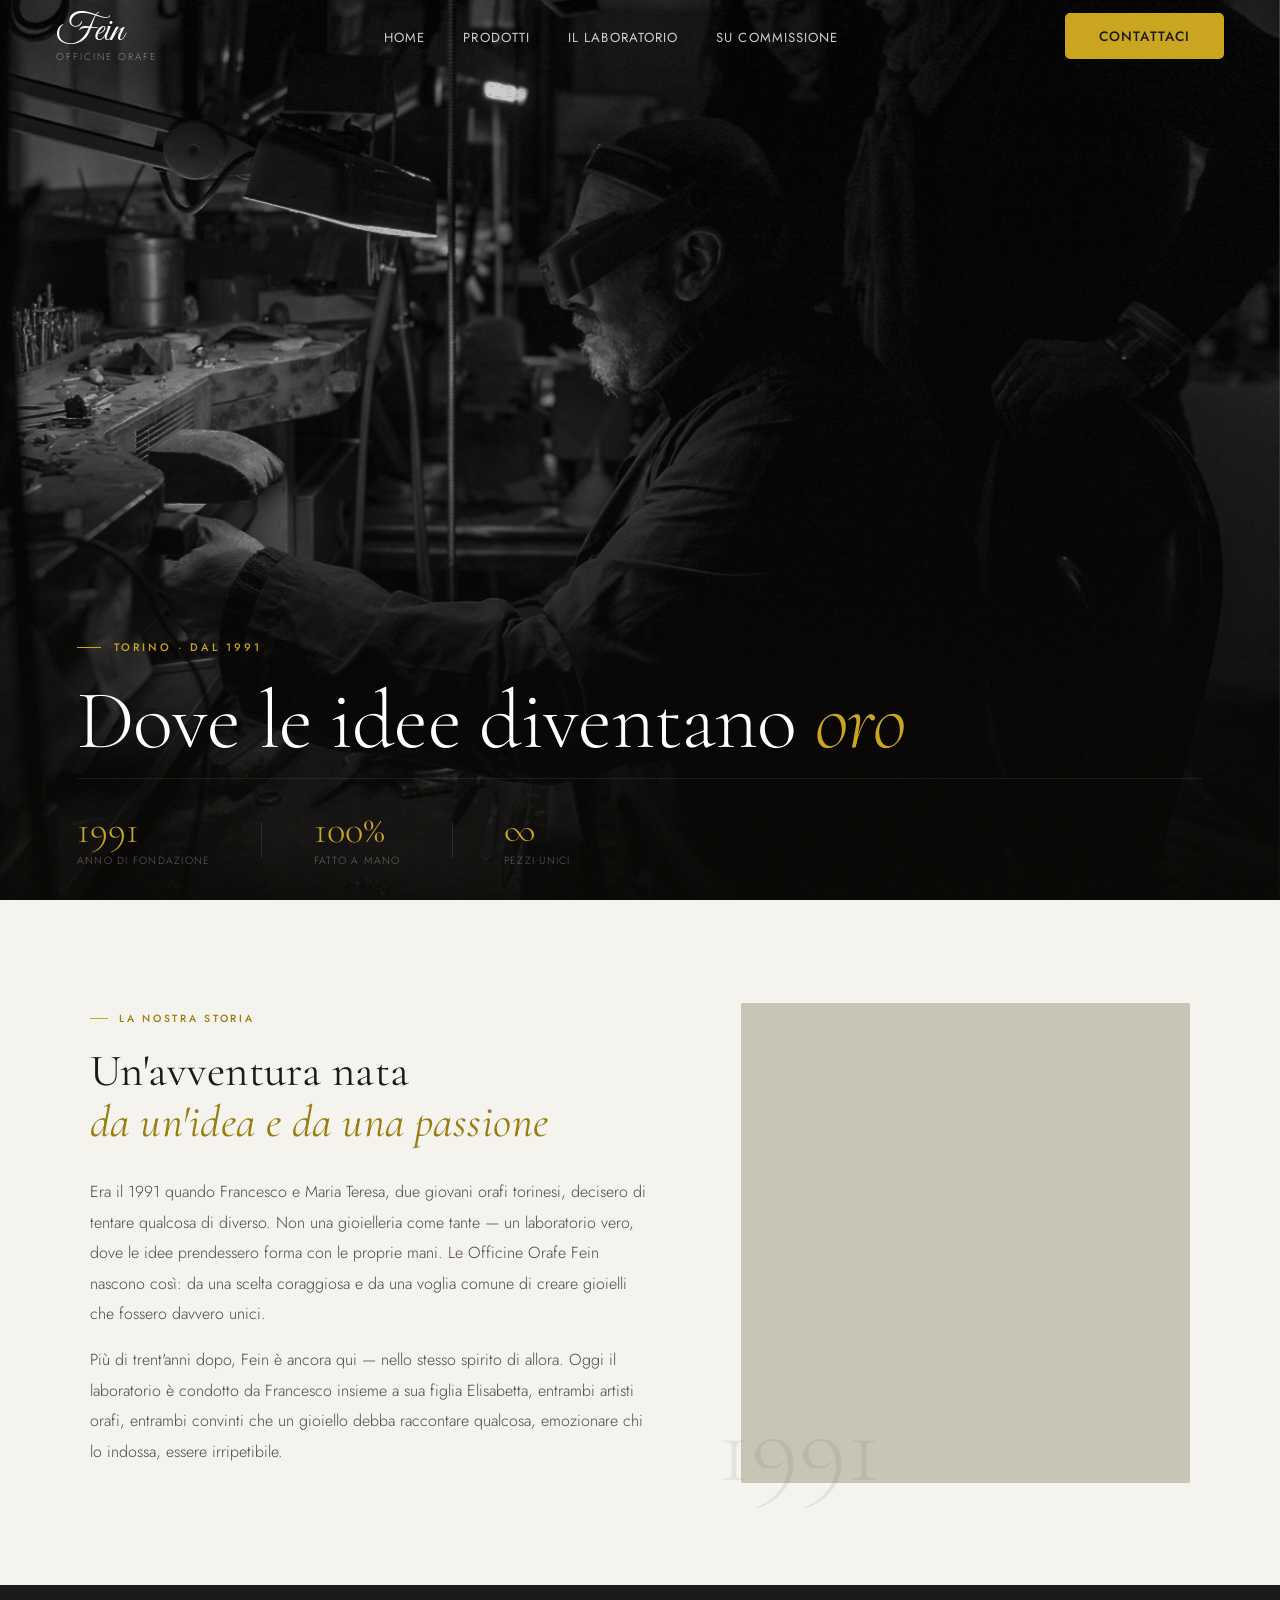
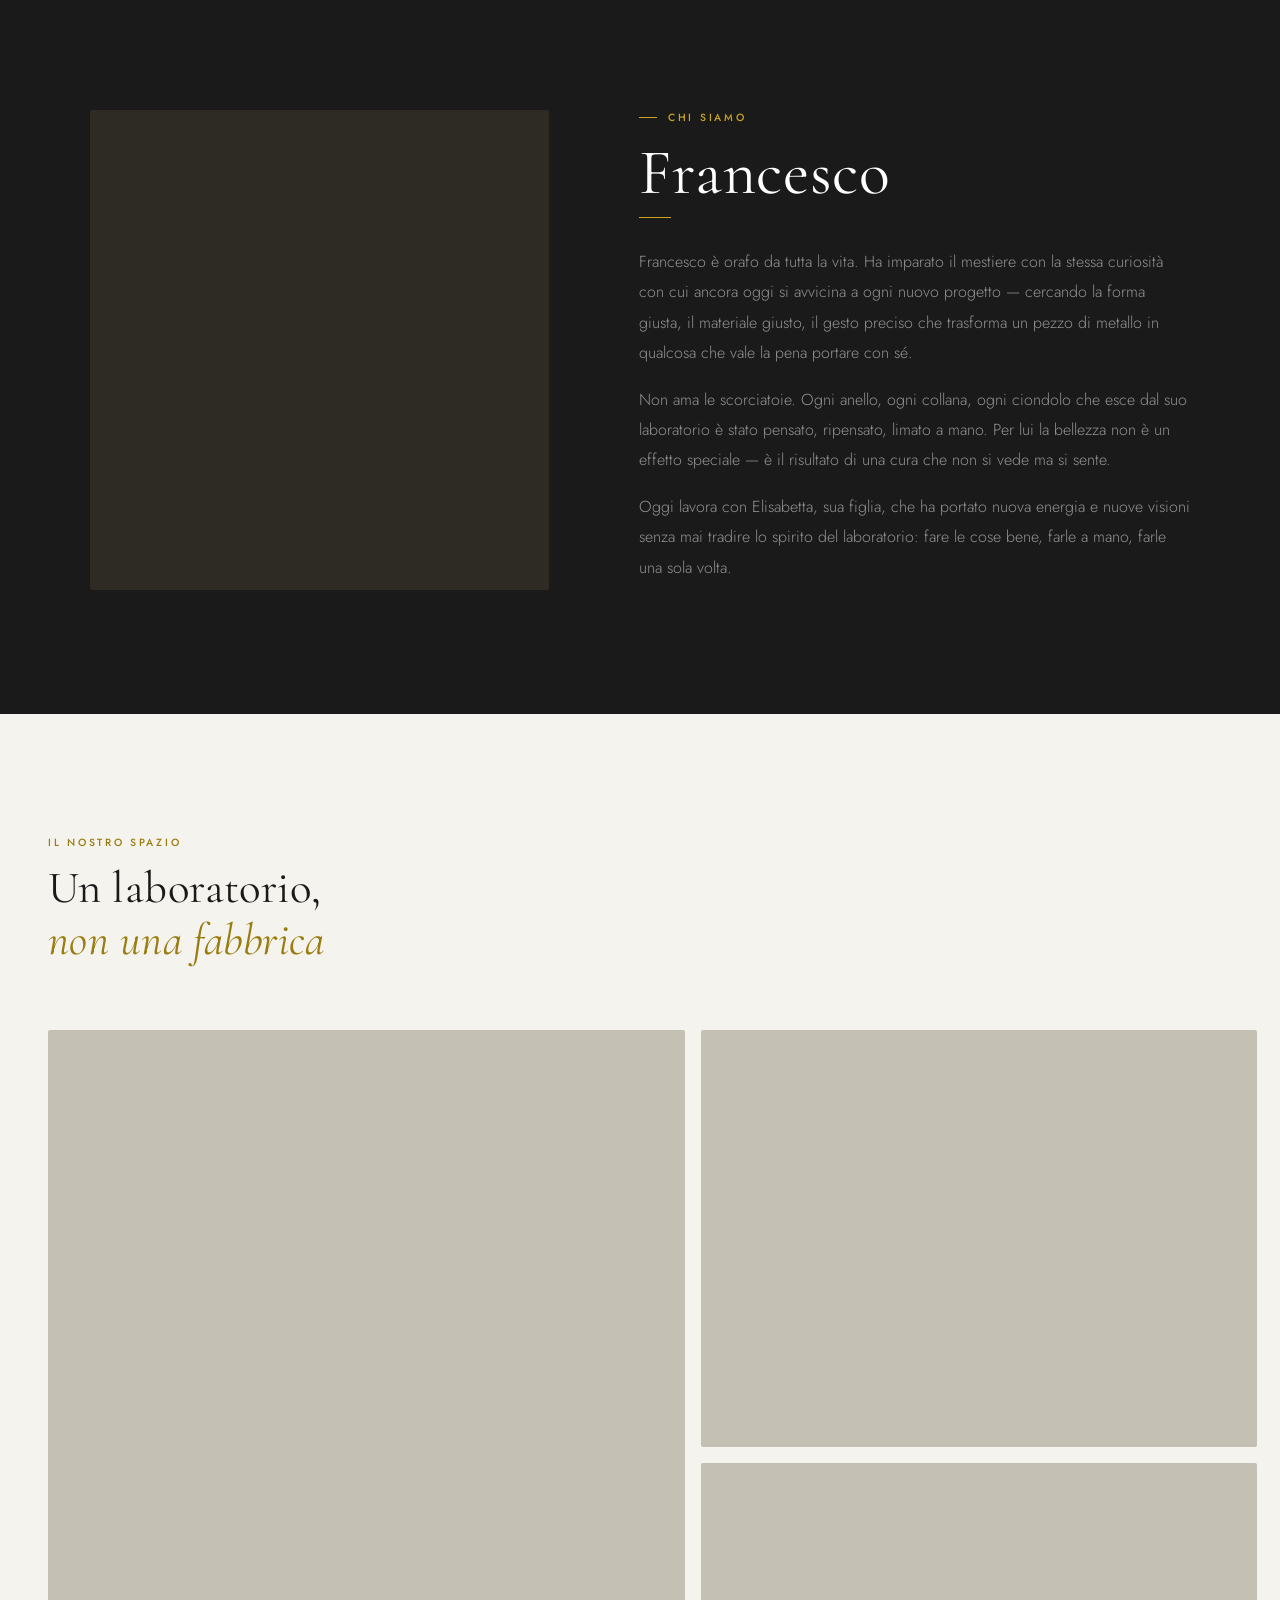
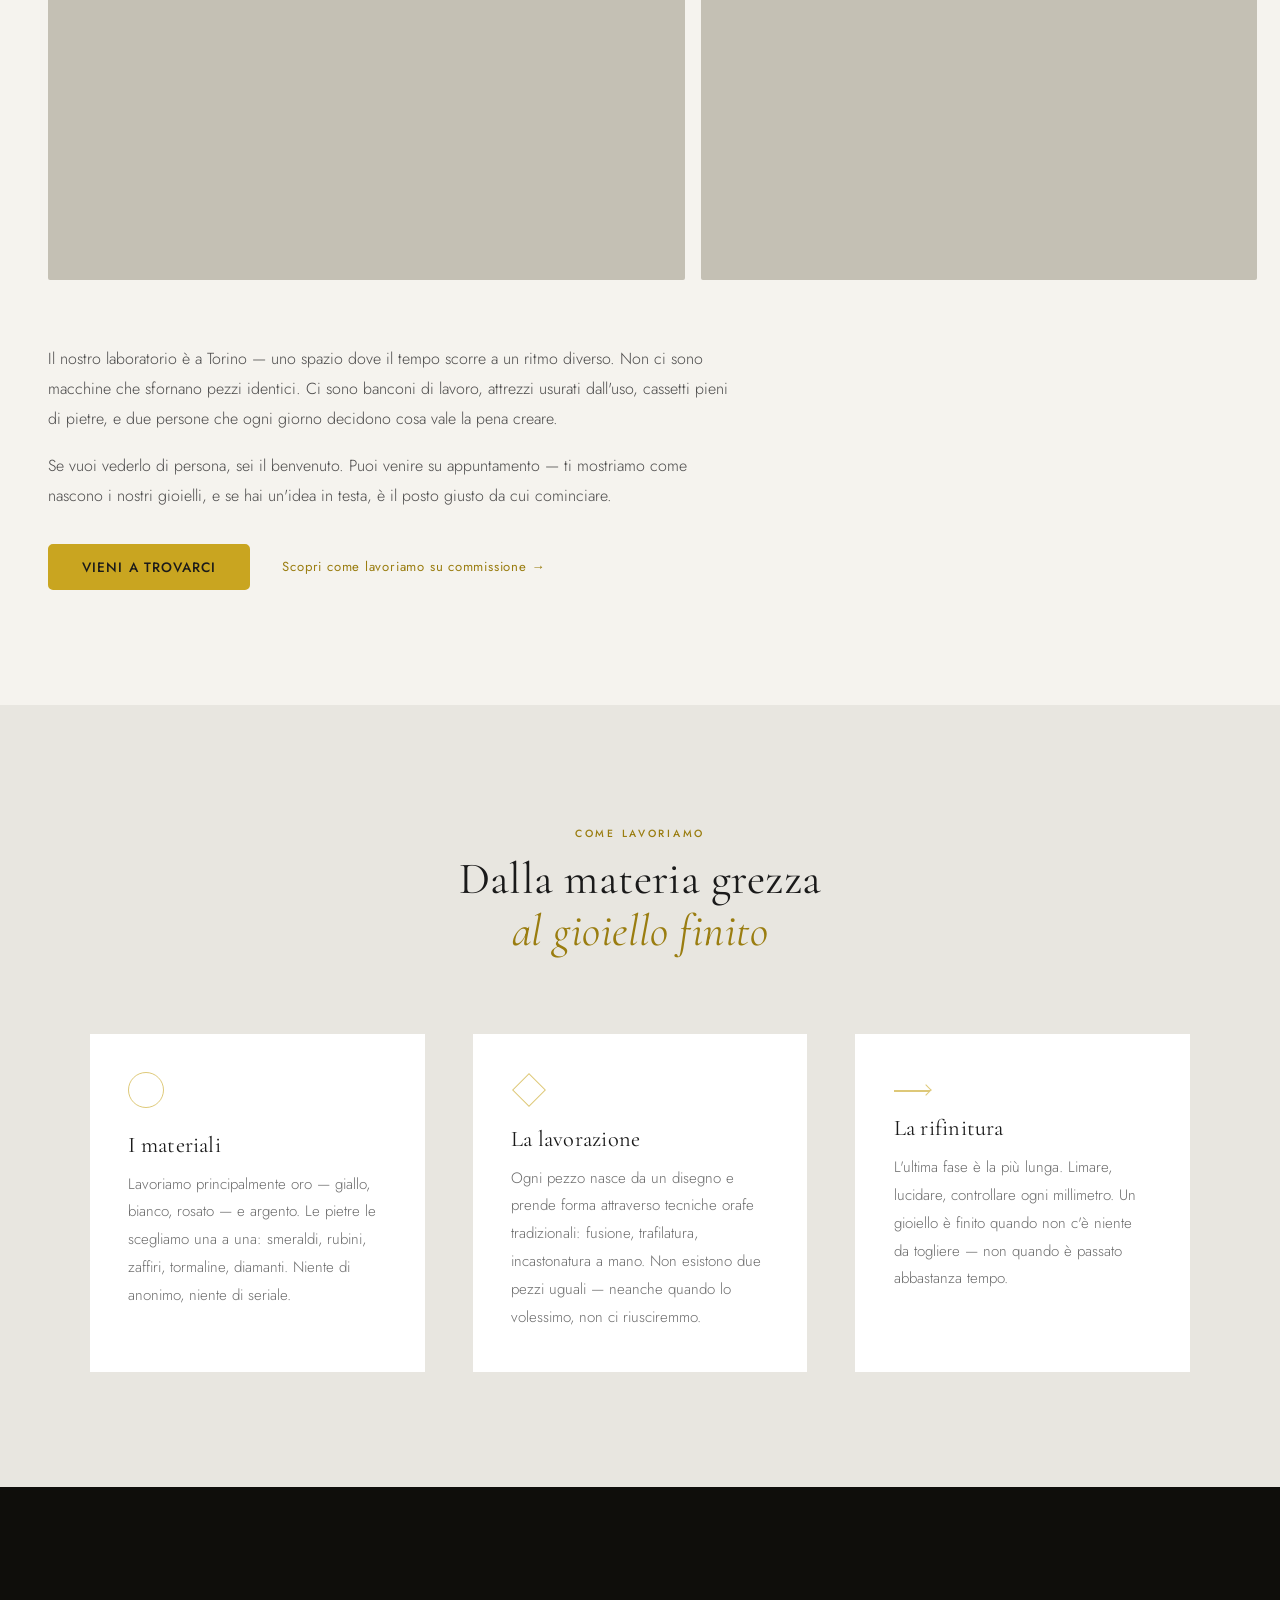
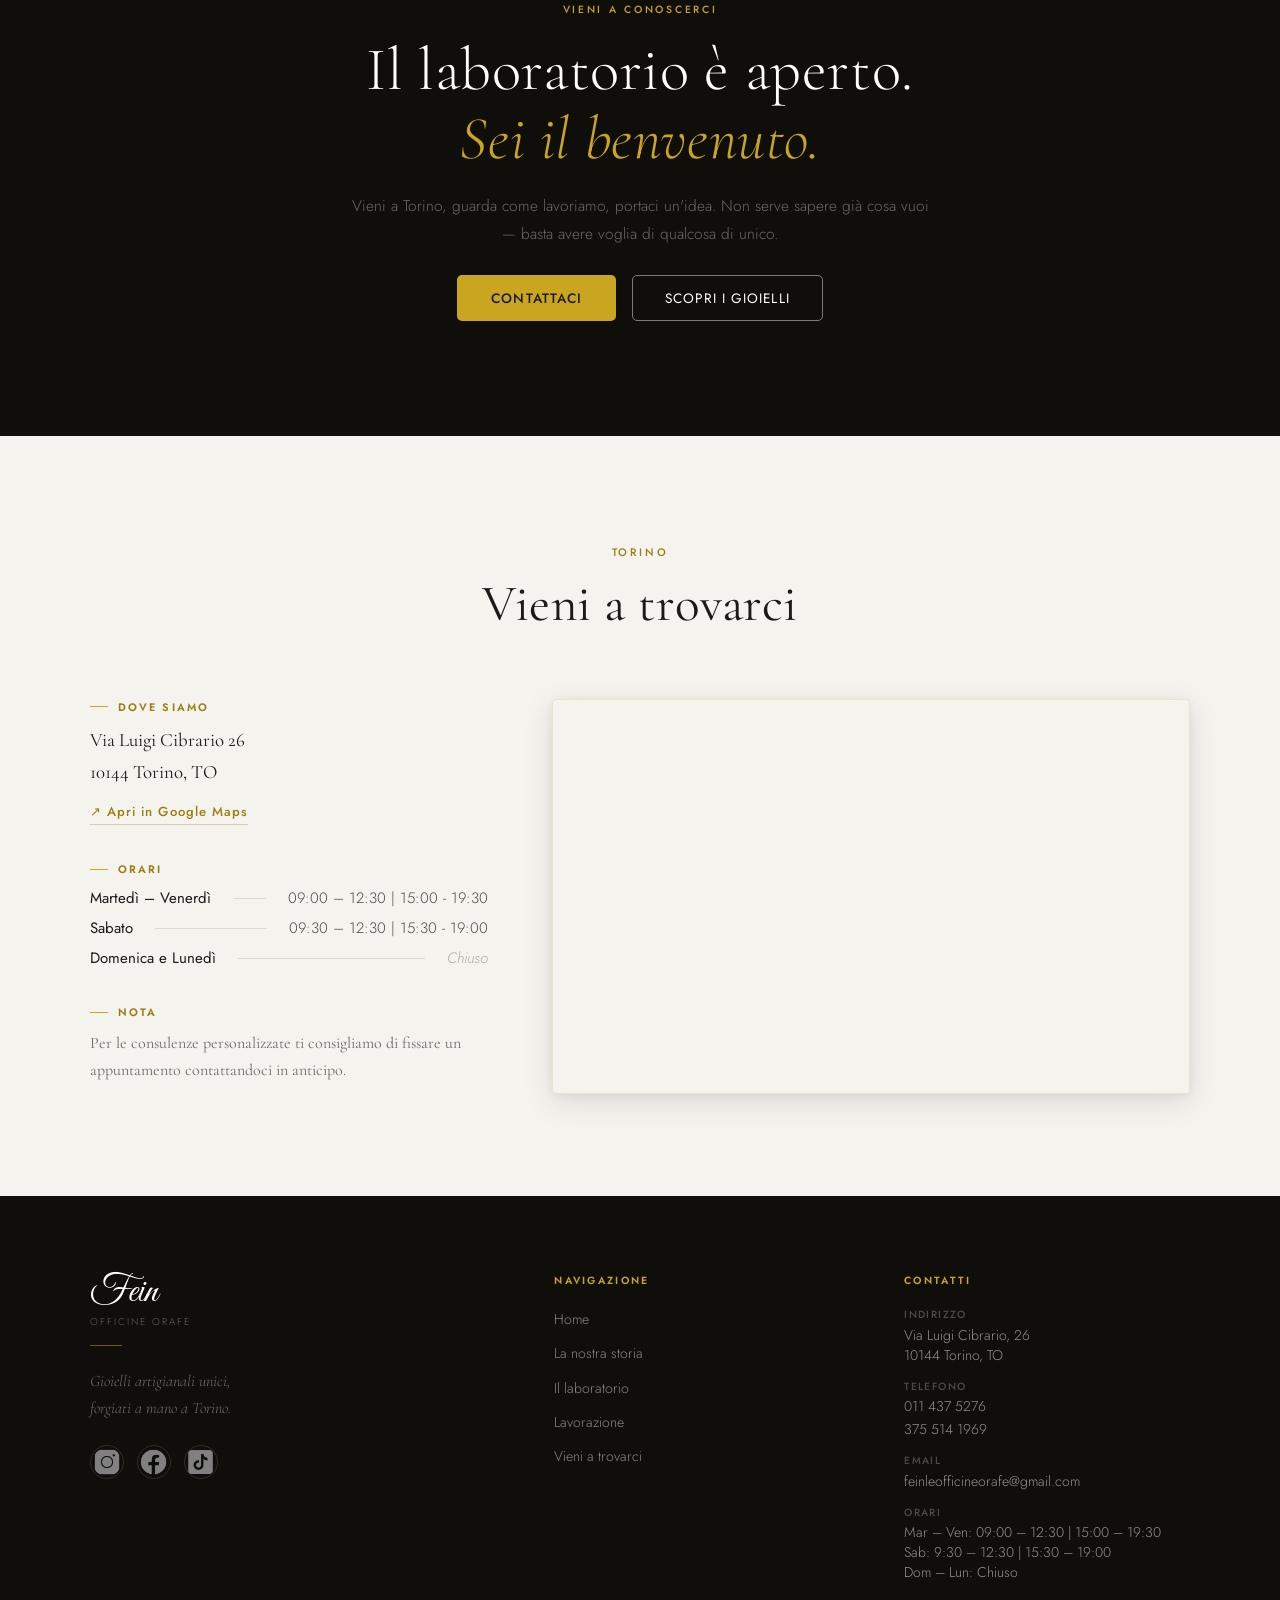
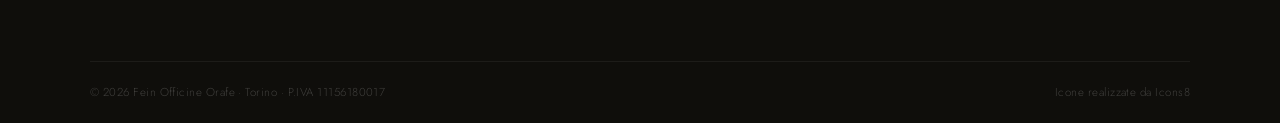
==== laboratorio/index.html @ 483e3eca "initial commit" ====
<!DOCTYPE html>
<html lang="it">
<head>
  <meta charset="UTF-8" />
  <meta name="viewport" content="width=device-width, initial-scale=1.0" />
  <title>Fein — Il Laboratorio · Officine Orafe a Torino dal 1991</title>

  <link rel="preconnect" href="https://fonts.googleapis.com" />
  <link rel="preconnect" href="https://fonts.gstatic.com" crossorigin />
  <link href="https://fonts.googleapis.com/css2?family=Great+Vibes&family=Cormorant+Garamond:ital,wght@0,300;0,400;0,600;1,300;1,400&family=Jost:wght@300;400;500;600&display=swap" rel="stylesheet" />

  <link rel="stylesheet" href="/style.css" />
</head>
<body>

  <!-- ═══════════════════════════════════════
       NAVBAR
  ═══════════════════════════════════════ -->
  <nav class="navbar" id="navbar">

    <a href="/index.html" class="navbar__logo">
      <span class="navbar__logo-script">Fein</span>
      <span class="navbar__logo-subtitle">Officine orafe</span>
    </a>

    <ul class="navbar__links">
      <li><a href="/index.html">Home</a></li>
      <li><a href="/catalogo/index.html">Prodotti</a></li>
      <li><a href="/laboratorio/index.html">Il laboratorio</a></li>
      <li><a href="/su commissione/index.html">Su commissione</a></li>
    </ul>

    <a href="/contatti/index.html" class="btn-gold navbar__cta">Contattaci</a>

    <button class="navbar__hamburger" id="hamburger" aria-label="Menu">
      <span></span><span></span><span></span>
    </button>
  </nav>

  <!-- Mobile menu -->
  <div class="navbar__mobile-menu" id="mobileMenu">
    <a href="/index.html">Home</a>
    <a href="/catalogo/index.html">Prodotti</a>
    <a href="/laboratorio/index.html">Il laboratorio</a>
    <a href="/su commissione/index.html">Su commissione</a>
    <a href="/contatti/index.html" class="btn-gold" style="text-align:center; margin-top:.5rem;">Contattaci</a>
  </div>


  <!-- ═══════════════════════════════════════
       HERO
  ═══════════════════════════════════════ -->
  <section class="lab-hero" id="home">

    <div class="lab-hero__bg">
      <!--
        Inserisci la tua foto hero:
        background-image: url('images/laboratorio-hero.jpg');
      -->
    </div>
    <div class="lab-hero__overlay"></div>
    <div class="lab-hero__grain" aria-hidden="true"></div>

    <div class="lab-hero__inner">
      <div class="lab-hero__content">
        <span class="lab-hero__eyebrow">Torino · Dal 1991</span>
        <h1 class="lab-hero__title">
          Dove le idee diventano <em>oro</em>
        </h1>
      </div>

      <!-- Dato sovrapposto in basso -->
      <div class="lab-hero__data">
        <div class="lab-hero__data-item">
          <span class="lab-hero__data-number">1991</span>
          <span class="lab-hero__data-label">Anno di fondazione</span>
        </div>
        <div class="lab-hero__data-divider" aria-hidden="true"></div>
        <div class="lab-hero__data-item">
          <span class="lab-hero__data-number">100%</span>
          <span class="lab-hero__data-label">Fatto a mano</span>
        </div>
        <div class="lab-hero__data-divider" aria-hidden="true"></div>
        <div class="lab-hero__data-item">
          <span class="lab-hero__data-number">∞</span>
          <span class="lab-hero__data-label">Pezzi unici</span>
        </div>
      </div>
    </div>

  </section>


  <!-- ═══════════════════════════════════════
       STORIA — ORIGINI
  ═══════════════════════════════════════ -->
  <section class="lab-story" id="lab-story">
    <div class="lab-story__inner">

      <!-- Testo -->
      <div class="lab-story__text">
        <span class="lab-story__eyebrow reveal">La nostra storia</span>
        <h2 class="lab-story__title reveal">
          Un'avventura nata<br>
          <em>da un'idea e da una passione</em>
        </h2>
        <p class="lab-story__body reveal">
          Era il 1991 quando Francesco e Maria Teresa, due giovani orafi
          torinesi, decisero di tentare qualcosa di diverso. Non una
          gioielleria come tante — un laboratorio vero, dove le idee
          prendessero forma con le proprie mani. Le Officine Orafe Fein
          nascono così: da una scelta coraggiosa e da una voglia comune
          di creare gioielli che fossero davvero unici.
        </p>
        <p class="lab-story__body reveal">
          Più di trent'anni dopo, Fein è ancora qui — nello stesso spirito
          di allora. Oggi il laboratorio è condotto da Francesco insieme
          a sua figlia Elisabetta, entrambi artisti orafi, entrambi convinti
          che un gioiello debba raccontare qualcosa, emozionare chi lo indossa,
          essere irripetibile.
        </p>
      </div>

      <!-- Immagine -->
      <div class="lab-story__visual reveal">
        <!--
          Inserisci foto del laboratorio o degli strumenti:
          background-image: url('images/laboratorio-storia.jpg');
        -->
        <div class="lab-story__img"></div>
        <!-- Anno sovrapposto -->
        <div class="lab-story__year" aria-hidden="true">1991</div>
      </div>

    </div>
  </section>


  <!-- ═══════════════════════════════════════
       FRANCESCO
  ═══════════════════════════════════════ -->
  <section class="lab-person" id="Francis">
    <div class="lab-person__inner">

      <!-- Immagine Francesco -->
      <div class="lab-person__visual reveal">
        <!--
          Inserisci foto di Francesco al lavoro:
          background-image: url('images/francesco.jpg');
        -->
        <div class="lab-person__img"></div>
      </div>

      <!-- Testo -->
      <div class="lab-person__text">
        <span class="lab-person__eyebrow reveal">Chi siamo</span>
        <h2 class="lab-person__title reveal">Francesco</h2>
        <div class="lab-person__rule reveal"></div>

        <p class="lab-person__body reveal">
          Francesco è orafo da tutta la vita. Ha imparato il mestiere
          con la stessa curiosità con cui ancora oggi si avvicina a ogni
          nuovo progetto — cercando la forma giusta, il materiale giusto,
          il gesto preciso che trasforma un pezzo di metallo in qualcosa
          che vale la pena portare con sé.
        </p>
        <p class="lab-person__body reveal">
          Non ama le scorciatoie. Ogni anello, ogni collana, ogni ciondolo
          che esce dal suo laboratorio è stato pensato, ripensato, limato
          a mano. Per lui la bellezza non è un effetto speciale — è il
          risultato di una cura che non si vede ma si sente.
        </p>
        <p class="lab-person__body reveal">
          Oggi lavora con Elisabetta, sua figlia, che ha portato nuova
          energia e nuove visioni senza mai tradire lo spirito del
          laboratorio: fare le cose bene, farle a mano, farle una sola volta.
        </p>
      </div>

    </div>
  </section>


  <!-- ═══════════════════════════════════════
       IL LUOGO — foto + testo
  ═══════════════════════════════════════ -->
  <section class="lab-place" id="lab-place">
    <div class="lab-place__inner">

      <div class="lab-place__header reveal">
        <span class="lab-place__eyebrow">Il nostro spazio</span>
        <h2 class="lab-place__title">
          Un laboratorio,<br><em>non una fabbrica</em>
        </h2>
      </div>

      <!-- Griglia immagini -->
      <div class="lab-place__grid reveal">
        <!--
          Inserisci 3 foto del laboratorio (strumenti, spazio, dettagli).
          Ogni div .lab-place__img accetta un background-image inline.
        -->
        <div class="lab-place__img lab-place__img--tall">
          <!-- background-image: url('images/lab-spazio.jpg'); -->
        </div>
        <div class="lab-place__img">
          <!-- background-image: url('images/lab-strumenti.jpg'); -->
        </div>
        <div class="lab-place__img">
          <!-- background-image: url('images/lab-dettaglio.jpg'); -->
        </div>
      </div>

      <div class="lab-place__text reveal">
        <p class="lab-place__body">
          Il nostro laboratorio è a Torino — uno spazio dove il tempo
          scorre a un ritmo diverso. Non ci sono macchine che sfornano
          pezzi identici. Ci sono banconi di lavoro, attrezzi usurati
          dall'uso, cassetti pieni di pietre, e due persone che ogni
          giorno decidono cosa vale la pena creare.
        </p>
        <p class="lab-place__body">
          Se vuoi vederlo di persona, sei il benvenuto.
          Puoi venire su appuntamento — ti mostriamo come nascono
          i nostri gioielli, e se hai un'idea in testa, è il posto
          giusto da cui cominciare.
        </p>
        <div class="lab-place__actions">
          <a href="contatti.html" class="btn-gold">Vieni a trovarci</a>
          <a href="commissione.html" class="lab-place__link">
            Scopri come lavoriamo su commissione →
          </a>
        </div>
      </div>

    </div>
  </section>


  <!-- ═══════════════════════════════════════
       IL PROCESSO — materiali e tecnica
  ═══════════════════════════════════════ -->
  <section class="lab-process" id="lab-process">
    <div class="lab-process__inner">

      <div class="lab-process__header reveal">
        <span class="lab-process__eyebrow">Come lavoriamo</span>
        <h2 class="lab-process__title">
          Dalla materia grezza<br>
          <em>al gioiello finito</em>
        </h2>
      </div>

      <div class="lab-process__grid">

        <div class="lab-process-item reveal">
          <div class="lab-process-item__icon" aria-hidden="true">
            <!-- Linea decorativa: cerchio aperto -->
            <div class="lab-icon lab-icon--circle"></div>
          </div>
          <h3 class="lab-process-item__title">I materiali</h3>
          <p class="lab-process-item__body">
            Lavoriamo principalmente oro — giallo, bianco, rosato —
            e argento. Le pietre le scegliamo una a una: smeraldi,
            rubini, zaffiri, tormaline, diamanti.
            Niente di anonimo, niente di seriale.
          </p>
        </div>

        <div class="lab-process-item reveal" style="transition-delay: 0.14s;">
          <div class="lab-process-item__icon" aria-hidden="true">
            <div class="lab-icon lab-icon--diamond"></div>
          </div>
          <h3 class="lab-process-item__title">La lavorazione</h3>
          <p class="lab-process-item__body">
            Ogni pezzo nasce da un disegno e prende forma attraverso
            tecniche orafe tradizionali: fusione, trafilatura, incastonatura
            a mano. Non esistono due pezzi uguali — neanche quando
            lo volessimo, non ci riusciremmo.
          </p>
        </div>

        <div class="lab-process-item reveal" style="transition-delay: 0.28s;">
          <div class="lab-process-item__icon" aria-hidden="true">
            <div class="lab-icon lab-icon--line"></div>
          </div>
          <h3 class="lab-process-item__title">La rifinitura</h3>
          <p class="lab-process-item__body">
            L'ultima fase è la più lunga. Limare, lucidare, controllare
            ogni millimetro. Un gioiello è finito quando non c'è
            niente da togliere — non quando è passato abbastanza tempo.
          </p>
        </div>

      </div>
    </div>
  </section>


  <!-- ═══════════════════════════════════════
       CTA
  ═══════════════════════════════════════ -->
  <section class="lab-cta">
    <div class="lab-cta__inner reveal">
      <span class="lab-cta__eyebrow">Vieni a conoscerci</span>
      <h2 class="lab-cta__title">
        Il laboratorio è aperto.<br>
        <em>Sei il benvenuto.</em>
      </h2>
      <p class="lab-cta__lead">
        Vieni a Torino, guarda come lavoriamo,
        portaci un'idea. Non serve sapere già cosa vuoi —
        basta avere voglia di qualcosa di unico.
      </p>
      <div class="lab-cta__actions">
        <a href="contatti.html" class="btn-gold">Contattaci</a>
        <a href="catalogo.html" class="btn-outline">Scopri i gioielli</a>
      </div>
    </div>
  </section>


  <!-- ═══════════════════════════════════════
       VIENI A TROVARCI
  ═══════════════════════════════════════ -->
  <section class="visit" id="vieni">

    <div class="visit__header reveal">
      <span class="visit__eyebrow">Torino</span>
      <h2 class="visit__title">Vieni a trovarci</h2>
    </div>

    <div class="visit__body">

      <div class="visit__info">

        <div class="reveal">
          <div class="visit__block-label">Dove siamo</div>
          <p class="visit__address">
            Via Luigi Cibrario 26<br>
            10144 Torino, TO
            <br>
            <a href="https://maps.app.goo.gl/memcEbEAM18f2AXj6" target="_blank" rel="noopener">
              ↗ Apri in Google Maps
            </a>
          </p>
        </div>

        <div class="reveal">
          <div class="visit__block-label">Orari</div>
          <div class="visit__hours-table">
            <div class="visit__hours-row">
              <span class="visit__hours-day">Martedì – Venerdì</span>
              <span class="visit__hours-time">09:00 – 12:30 | 15:00 - 19:30</span>
            </div>
            <div class="visit__hours-row">
              <span class="visit__hours-day">Sabato</span>
              <span class="visit__hours-time">09:30 – 12:30 | 15:30 - 19:00</span>
            </div>
            <div class="visit__hours-row visit__hours-row--closed">
              <span class="visit__hours-day">Domenica e Lunedì</span>
              <span class="visit__hours-time">Chiuso</span>
            </div>
          </div>
        </div>

        <div class="reveal">
          <div class="visit__block-label">Nota</div>
          <p class="visit__address" style="font-size: clamp(0.88rem, 1.4vw, 1rem); color: var(--gray-mid);">
            Per le consulenze personalizzate ti consigliamo di fissare un appuntamento
            contattandoci in anticipo.
          </p>
        </div>

      </div>

      <!--
        ISTRUZIONI MAPPA: Sostituisci con screenshot e link
      -->
      <div class="visit__map-wrap reveal">
        <iframe src="https://www.google.com/maps/embed?pb=!1m18!1m12!1m3!1d2817.3518813233627!2d7.661798676082745!3d45.078657071070225!2m3!1f0!2f0!3f0!3m2!1i1024!2i768!4f13.1!3m3!1m2!1s0x47886d9c8ca62af7%3A0xc6b7d1a80fcb262d!2sFein%20le%20Officine%20Orafe!5e0!3m2!1sit!2sit!4v1774539630311!5m2!1sit!2sit" width="600" height="450" style="border:0;" allowfullscreen="" loading="lazy" referrerpolicy="no-referrer-when-downgrade"></iframe>
      </div>

    </div>
  </section>


  <!-- ═══════════════════════════════════════
       FOOTER
  ═══════════════════════════════════════ -->
  <footer class="footer" id="contatti">

    <div class="footer__inner">

      <div class="footer__brand">
        <a href="#home" class="footer__logo">
          <span class="footer__logo-script">Fein</span>
          <span class="footer__logo-subtitle">Officine orafe</span>
        </a>
        <div class="footer__brand-rule"></div>
        <p class="footer__tagline">
          Gioielli artigianali unici,<br>
          forgiati a mano a Torino.
        </p>
        <div class="footer__social">
          <a href="https://www.instagram.com/fein.leofficineorafe/" class="footer__social-link" aria-label="Instagram" target="_blank" rel="noopener"><img src="/img/icons/icons8-instagram-50.png"></a>
          <a href="https://www.facebook.com/profile.php?id=100057106854939" class="footer__social-link" aria-label="Facebook" target="_blank" rel="noopener"><img src="/img/icons/icons8-facebook-50.png"></a>
          <a href="https://www.tiktok.com/@francescofein65" class="footer__social-link" aria-label="TikTok" target="_blank" rel="noopener"><img src="/img/icons/icons8-tiktok-50.png"></a>
        </div>
      </div>

      <div>
        <p class="footer__col-title">Navigazione</p>
        <ul class="footer__links">
          <li><a href="#home">Home</a></li>
          <li><a href="#lab-story">La nostra storia</a></li>
          <li><a href="#lab-place">Il laboratorio</a></li>
          <li><a href="#lab-process">Lavorazione</a></li>
          <li><a href="#vieni">Vieni a trovarci</a></li>
        </ul>
      </div>

      <div>
        <p class="footer__col-title">Contatti</p>
        <div class="footer__contact-item">
          <span class="footer__contact-label">Indirizzo</span>
          <span class="footer__contact-value">
            Via Luigi Cibrario, 26<br>
            10144 Torino, TO
          </span>
        </div>
        <div class="footer__contact-item">
          <span class="footer__contact-label">Telefono</span>
          <a href="tel:+390114375276" class="footer__contact-value">011 437 5276 </a>
          <a href="tel:+393755141969" class="footer__contact-value">375 514 1969 </a>
        </div>
        <div class="footer__contact-item">
          <span class="footer__contact-label">Email</span>
          <a href="mailto:feinleofficineorafe@gmail.com" class="footer__contact-value">feinleofficineorafe@gmail.com</a>
        </div>
        <div class="footer__contact-item">
          <span class="footer__contact-label">Orari</span>
          <span class="footer__contact-value">
            Mar – Ven: 09:00 – 12:30 | 15:00 – 19:30<br>
            Sab: 9:30 – 12:30 | 15:30 – 19:00 <br>
            Dom – Lun: Chiuso
          </span>
        </div>
      </div>

    </div>

    <div class="footer__bottom">
      <span class="footer__copy">
        © <span id="year"></span> Fein Officine Orafe · Torino · P.IVA 11156180017
      </span>
      <nav class="footer__legal">
        <a href="https://icons8.it/">Icone realizzate da Icons8</a>
      </nav>
    </div>

  </footer>


  <script src="/script.js"></script>
</body>
</html>
---- style.css ----
/* ──────────────────────────────────────────
   CSS VARIABLES
────────────────────────────────────────── */
:root {
  --gold:        #C9A520;
  --gold-light:  #E2C04A;
  --gold-dark:   #9A7D10;
  --dark:        #1a1a1a;
  --gray-dark:   #4a4949;
  --gray-mid:    #6b6b6b;
  --gray-light:  #e8e6e0;
  --off-white:   #f5f3ee;
  --white:       #ffffff;

  --font-script: 'Great Vibes', cursive;
  --font-serif:  'Cormorant Garamond', Georgia, serif;
  --font-sans:   'Jost', sans-serif;

  --nav-h: 72px;
}

/* ──────────────────────────────────────────
   RESET & BASE
────────────────────────────────────────── */
*, *::before, *::after { box-sizing: border-box; margin: 0; padding: 0; }

html { scroll-behavior: smooth; }

body {
  font-family: var(--font-sans);
  color: var(--dark);
  background: var(--off-white);
  overflow-x: hidden;
}

/* ──────────────────────────────────────────
   SCROLL-REVEAL
────────────────────────────────────────── */
.reveal {
  opacity: 0;
  transform: translateY(28px);
  transition: opacity 0.75s ease, transform 0.75s cubic-bezier(0.22,1,0.36,1);
}

.reveal.is-visible {
  opacity: 1;
  transform: translateY(0);
}

/* ──────────────────────────────────────────
   BOTTONI GLOBALI
────────────────────────────────────────── */
.btn-gold {
  display: inline-flex;
  align-items: center;
  justify-content: center;
  padding: 0.7rem 2rem;
  background: var(--gold);
  color: var(--dark);
  font-family: var(--font-sans);
  font-size: 0.85rem;
  font-weight: 500;
  letter-spacing: 0.08em;
  text-transform: uppercase;
  border: 2px solid var(--gold);
  border-radius: 5px;          /* squadrato — diverso dal sito prodotto */
  text-decoration: none;
  cursor: pointer;
  transition: background 0.25s, color 0.25s, transform 0.2s;
  white-space: nowrap;
}

.btn-gold:hover {
  background: transparent;
  color: var(--gold-light);
  transform: translateY(-2px);
}

.btn-outline {
  display: inline-flex;
  align-items: center;
  justify-content: center;
  padding: 0.7rem 2rem;
  background: transparent;
  color: var(--white);
  font-family: var(--font-sans);
  font-size: 0.85rem;
  font-weight: 400;
  letter-spacing: 0.08em;
  text-transform: uppercase;
  border: 1px solid rgba(255,255,255,0.45);
  border-radius: 5px;
  text-decoration: none;
  cursor: pointer;
  transition: border-color 0.25s, color 0.25s, background 0.25s, transform 0.2s;
  white-space: nowrap;
}

.btn-outline:hover {
  border-color: var(--gold);
  color: var(--gold-light);
  transform: translateY(-2px);
}

/* ──────────────────────────────────────────
   NAVBAR
────────────────────────────────────────── */
.navbar {
  position: fixed;
  top: 0; left: 0; right: 0;
  z-index: 1000;
  height: var(--nav-h);
  display: flex;
  align-items: center;
  justify-content: space-between;
  padding: 0 clamp(1.5rem, 5vw, 3.5rem);
  background: transparent;
  transition: background 0.4s ease, box-shadow 0.4s ease;
}

.navbar.scrolled {
  background: rgba(20, 18, 12, 0.94);
  backdrop-filter: blur(14px);
  -webkit-backdrop-filter: blur(14px);
  box-shadow: 0 2px 24px rgba(0,0,0,0.3);
}

.navbar__logo {
  display: flex;
  flex-direction: column;
  line-height: 1;
  text-decoration: none;
}

.navbar__logo-script {
  font-family: var(--font-script);
  font-size: clamp(1.8rem, 3vw, 2.4rem);
  color: var(--white);
  line-height: 1.1;
}

.navbar__logo-subtitle {
  font-family: var(--font-sans);
  font-weight: 300;
  font-size: 0.62rem;
  letter-spacing: 0.2em;
  text-transform: uppercase;
  color: rgba(255,255,255,0.45);
}

.navbar__links {
  display: flex;
  gap: clamp(1.2rem, 3vw, 2.5rem);
  list-style: none;
}

.navbar__links a {
  font-family: var(--font-sans);
  font-size: 0.82rem;
  font-weight: 400;
  letter-spacing: 0.08em;
  text-transform: uppercase;
  color: rgba(255,255,255,0.8);
  text-decoration: none;
  position: relative;
  padding-bottom: 2px;
  transition: color 0.25s;
}

.navbar__links a::after {
  content: '';
  position: absolute;
  bottom: -2px; left: 0;
  width: 0; height: 1px;
  background: var(--gold);
  transition: width 0.3s ease;
}

.navbar__links a:hover { color: var(--white); }
.navbar__links a:hover::after { width: 100%; }

/* Hamburger */
.navbar__hamburger {
  display: none;
  flex-direction: column;
  gap: 5px;
  cursor: pointer;
  padding: 4px;
  background: none;
  border: none;
}

.navbar__hamburger span {
  display: block;
  width: 26px;
  height: 2px;
  background: var(--white);
  border-radius: 2px;
  transition: transform 0.3s, opacity 0.3s;
}

.navbar__hamburger.open span:nth-child(1) { transform: translateY(7px) rotate(45deg); }
.navbar__hamburger.open span:nth-child(2) { opacity: 0; }
.navbar__hamburger.open span:nth-child(3) { transform: translateY(-7px) rotate(-45deg); }

/* Mobile menu */
.navbar__mobile-menu {
  display: none;
  position: fixed;
  height: 100vh;
  top: var(--nav-h); left: 0; right: 0;
  background: rgba(15, 14, 11, 0.98);
  padding: 1.5rem 2rem 2rem;
  flex-direction: column;
  gap: 1.4rem;
  z-index: 999;
  transform: translateY(-10px);
  opacity: 0;
  transition: transform 0.3s ease, opacity 0.3s ease;
}

.navbar__mobile-menu.open {
  display: flex;
  transform: translateY(0);
  opacity: 1;
}

.navbar__mobile-menu a {
  font-family: var(--font-sans);
  font-size: 1rem;
  font-weight: 400;
  letter-spacing: 0.1em;
  text-transform: uppercase;
  color: rgba(255,255,255,0.75);
  text-decoration: none;
  padding-bottom: 0.8rem;
  border-bottom: 1px solid rgba(255,255,255,0.07);
  transition: color 0.2s;
}

.navbar__mobile-menu a:hover { color: var(--gold); }

@media (max-width: 768px) {
  .navbar__links,
  .navbar__cta { display: none; }
  .navbar__hamburger { display: flex; }
}

@media (min-width: 769px) {
  .navbar__mobile-menu { display: none !important; }
}

/* ──────────────────────────────────────────
   HERO
────────────────────────────────────────── */
.hero {
  position: relative;
  width: 100%;
  min-height: 100svh;
  display: flex;
  align-items: center;
  overflow: hidden;
  
}

/* Sfondo — sostituire con l'immagine reale */
.hero__bg {
  position: absolute;
  inset: 0;
}

.hero__bg::before {
  content: '';
  /* ↓ Decommentare con l'immagine reale ↓ */
  background-image: url(/img/pexels-firvntivcus-33032997.jpg);
  background-size: cover;
  background-position: bottom;
  
  position: fixed; 
  top: 0;
  left: 0;
  width: 100%;
  height: 100%;
  
  /* Lo mandiamo dietro al contenuto */
  z-index: -1; 

  /* Leggero zoom animato all'apertura */
  animation: heroZoom 8s ease-out both
}

@keyframes heroZoom {
  from { transform: scale(1.06); }
  to   { transform: scale(1); }
}

/* Overlay gradient direzionale — più scuro a sinistra dove c'è il testo */
.hero__overlay {
  position: absolute;
  inset: 0;
  background: linear-gradient(
    100deg,
    rgba(10, 9, 7, 0.85) 0%,
    rgba(10, 9, 7, 0.55) 50%,
    rgba(10, 9, 7, 0.2)  100%
  );
  z-index: 1;
}



/* Layout interno */
.hero__inner {
  position: absolute;
  bottom: 0px;
  z-index: 3;
  width: 100%;
  max-width: 1200px;
  margin: 0 auto;
  padding: calc(var(--nav-h) + 3rem) clamp(1.5rem, 6vw, 5rem) 5rem;
  display: flex;
  align-items: center;
  justify-content: space-between;
  gap: 2rem;
}

/* Colonna testo */
.hero__content {
  max-width: 900px;
}

.hero__eyebrow {
  display: inline-flex;
  align-items: center;
  gap: 0.8rem;
  font-family: var(--font-sans);
  font-size: 0.68rem;
  font-weight: 500;
  letter-spacing: 0.28em;
  text-transform: uppercase;
  color: var(--gold);
  margin-bottom: 1.4rem;
  animation: fadeUp 1s 0.1s cubic-bezier(0.22,1,0.36,1) both;
}

.hero__eyebrow::before {
  content: '';
  display: block;
  width: 28px;
  height: 1px;
  background: var(--gold);
  flex-shrink: 0;
}

.hero__title {
  font-family: var(--font-serif);
  font-weight: 300;
  font-size: clamp(3rem, 7vw, 6rem);
  line-height: 1.08;
  color: var(--white);
  letter-spacing: -0.01em;
  margin-bottom: 1.6rem;
  animation: fadeUp 1s 0.22s cubic-bezier(0.22,1,0.36,1) both;
}

.hero__title em {
  font-style: italic;
  color: var(--gold);
}

.hero__lead {
  font-family: var(--font-sans);
  font-weight: 300;
  font-size: clamp(0.92rem, 1.6vw, 1.05rem);
  line-height: 1.8;
  color: rgba(255,255,255,0.62);
  max-width: 840px;
  margin-bottom: 2.6rem;
  animation: fadeUp 1s 0.36s cubic-bezier(0.22,1,0.36,1) both;
}

.hero__actions {
  display: flex;
  gap: 1rem;
  flex-wrap: wrap;
  animation: fadeUp 1s 0.48s cubic-bezier(0.22,1,0.36,1) both;
}

@keyframes fadeUp {
  from { opacity: 0; transform: translateY(22px); }
  to   { opacity: 1; transform: translateY(0); }
}


@keyframes scrollPulse {
  0%, 100% { transform: scaleX(1);   opacity: 0.5; }
  50%       { transform: scaleX(1.3); opacity: 1;   }
}

/* ── Responsive hero ── */
@media (max-width: 768px) {
  .hero__deco { display: none; }

  .hero__inner {
    flex-direction: column;
    justify-content: flex-end;
    padding-bottom: 4rem;
  }

  .hero__content {
    max-width: 100%;
  }

  .hero__scroll {
    left: 1.5rem;
  }
}

/* ──────────────────────────────────────────
   SEZIONE: PERCHÉ FEIN
────────────────────────────────────────── */
.why {
  background: var(--off-white);
  padding: clamp(5rem, 9vw, 8rem) clamp(1.5rem, 5vw, 3rem);
  position: relative;
  overflow: hidden;
}

/* Linea orizzontale decorativa in background */
.why::before {
  content: '';
  position: absolute;
  top: 50%;
  left: 0; right: 0;
  height: 1px;
  background: linear-gradient(
    to right,
    transparent,
    rgba(201,165,32,0.12) 20%,
    rgba(201,165,32,0.12) 80%,
    transparent
  );
  pointer-events: none;
}

.why__inner {
  max-width: 1100px;
  margin: 0 auto;
}

/* Header sezione */
.why__header {
  text-align: center;
  margin-bottom: clamp(3rem, 6vw, 5rem);
}

.why__eyebrow {
  display: inline-block;
  font-family: var(--font-sans);
  font-size: 0.65rem;
  font-weight: 500;
  letter-spacing: 0.28em;
  text-transform: uppercase;
  color: var(--gold-dark);
  margin-bottom: 0.8rem;
}

.why__title {
  font-family: var(--font-serif);
  font-weight: 400;
  font-size: clamp(1.8rem, 4vw, 2.8rem);
  color: var(--dark);
  letter-spacing: 0.01em;
}

/* Griglia 3 colonne */
.why__grid {
  display: grid;
  grid-template-columns: repeat(3, 1fr);
  gap: 0;
}

/* Singola card */
.why-card {
  padding: clamp(2rem, 4vw, 3.5rem) clamp(1.5rem, 3.5vw, 3rem);
  position: relative;
  display: flex;
  flex-direction: column;
  gap: 1.2rem;
  transition: background 0.35s;
}

/* Divisori verticali tra le card */
.why-card + .why-card::before {
  content: '';
  position: absolute;
  left: 0;
  top: 12%;
  bottom: 12%;
  width: 1px;
  background: linear-gradient(
    to bottom,
    transparent,
    rgba(201,165,32,0.25) 30%,
    rgba(201,165,32,0.25) 70%,
    transparent
  );
}

.why-card:hover {
  background: rgba(201,165,32,0.03);
}

/* Numero grande in background */
.why-card__number {
  position: absolute;
  top: clamp(2rem, 3.5vw, 3rem);
  right: clamp(1.5rem, 3vw, 2.5rem);
  font-family: var(--font-serif);
  font-size: clamp(4rem, 7vw, 7rem);
  font-weight: 300;
  line-height: 1;
  color: rgba(201,165,32,0.07);
  user-select: none;
  pointer-events: none;
  transition: color 0.35s;
}

.why-card:hover .why-card__number {
  color: rgba(201,165,32,0.12);
}

/* Icona / simbolo */
.why-card__icon {
  width: 40px;
  height: 40px;
  position: relative;
  flex-shrink: 0;
}

/* Icona 1: diamante */
.why-card__icon--design::before {
  content: '';
  position: absolute;
  inset: 6px;
  border: 1.5px solid var(--gold);
  transform: rotate(45deg);
  opacity: 0.7;
}

.why-card__icon--design::after {
  content: '';
  position: absolute;
  inset: 13px;
  background: var(--gold);
  transform: rotate(45deg);
  opacity: 0.3;
}

/* Icona 2: mano stilizzata — cerchio con punto centrale */
.why-card__icon--hand::before {
  content: '';
  position: absolute;
  inset: 4px;
  border-radius: 50%;
  border: 1.5px solid var(--gold);
  opacity: 0.7;
}

.why-card__icon--hand::after {
  content: '';
  position: absolute;
  top: 50%; left: 50%;
  width: 6px; height: 6px;
  background: var(--gold);
  border-radius: 50%;
  transform: translate(-50%, -50%);
  opacity: 0.6;
}

/* Icona 3: matita — linea diagonale */
.why-card__icon--custom {
  overflow: visible;
}

.why-card__icon--custom::before {
  content: '';
  position: absolute;
  top: 4px; left: 50%;
  width: 1.5px;
  height: 32px;
  background: linear-gradient(to bottom, var(--gold), transparent);
  transform: rotate(35deg);
  transform-origin: top center;
  opacity: 0.7;
}

.why-card__icon--custom::after {
  content: '';
  position: absolute;
  bottom: 4px; left: 50%;
  width: 8px; height: 8px;
  border-left: 1.5px solid var(--gold);
  border-bottom: 1.5px solid var(--gold);
  transform: rotate(-10deg) translateX(-50%);
  opacity: 0.5;
}

/* Testo card */
.why-card__title {
  font-family: var(--font-serif);
  font-weight: 400;
  font-size: clamp(1.25rem, 2.2vw, 1.7rem);
  color: var(--dark);
  line-height: 1.2;
  letter-spacing: 0.01em;
}

.why-card__body {
  font-family: var(--font-sans);
  font-weight: 300;
  font-size: clamp(0.88rem, 1.3vw, 0.97rem);
  line-height: 1.85;
  color: var(--gray-mid);
  max-width: 280px;
}

/* Trattino decorativo sotto il titolo */
.why-card__rule {
  width: 24px;
  height: 1px;
  background: var(--gold);
  opacity: 0.5;
  margin-top: 0.2rem;
  transition: width 0.35s ease;
}

.why-card:hover .why-card__rule {
  width: 40px;
  opacity: 0.8;
}

/* Responsive */
@media (max-width: 768px) {
  .why__grid {
    grid-template-columns: 1fr;
  }

  .why-card + .why-card::before {
    top: 0; bottom: auto;
    left: 12%; right: 12%;
    width: auto; height: 1px;
    background: linear-gradient(
      to right,
      transparent,
      rgba(201,165,32,0.25) 30%,
      rgba(201,165,32,0.25) 70%,
      transparent
    );
  }

  .why-card__number {
    font-size: 5rem;
  }
}

/* ──────────────────────────────────────────
   SEZIONE: I NOSTRI PRODOTTI
────────────────────────────────────────── */
.products {
  background: var(--dark);
  padding: clamp(2rem, 6vw, 5rem) clamp(1.5rem, 5vw, 3rem);
  overflow: hidden;
}

.products__inner {
  max-width: 1200px;
  margin: 0 auto;
}

.products__header {
  display: flex;
  align-items: flex-end;
  justify-content: space-between;
  gap: 2rem;
  margin-bottom: clamp(2.5rem, 5vw, 4rem);
  flex-wrap: wrap;
}

.products__header-text {}

.products__eyebrow {
  display: inline-block;
  font-family: var(--font-sans);
  font-size: 0.65rem;
  font-weight: 500;
  letter-spacing: 0.28em;
  text-transform: uppercase;
  color: var(--gold);
  margin-bottom: 0.7rem;
}

.products__title {
  font-family: var(--font-serif);
  font-weight: 400;
  font-size: clamp(1.8rem, 4vw, 2.8rem);
  color: var(--white);
  letter-spacing: 0.01em;
}

.products__header-link {
  font-family: var(--font-sans);
  font-size: 0.78rem;
  font-weight: 400;
  letter-spacing: 0.1em;
  text-transform: uppercase;
  color: rgba(255,255,255,0.35);
  text-decoration: none;
  display: inline-flex;
  align-items: center;
  gap: 0.5rem;
  padding-bottom: 2px;
  border-bottom: 1px solid rgba(255,255,255,0.12);
  transition: color 0.25s, border-color 0.25s;
  white-space: nowrap;
  flex-shrink: 0;
  margin-bottom: 0.4rem;
}

.products__header-link::after {
  content: '→';
  transition: transform 0.25s;
}

.products__header-link:hover {
  color: var(--gold-light);
  border-color: rgba(201,165,32,0.4);
}

.products__header-link:hover::after {
  transform: translateX(4px);
}

/* Griglia 3+3 */
.products__grid {
  display: grid;
  grid-template-columns: repeat(3, 1fr);
  gap: 2px;           /* gap minimo — effetto mosaico */
}

/* Singola card categoria */
.cat-card {
  position: relative;
  aspect-ratio: 7 / 7;
  overflow: hidden;
  cursor: pointer;
  display: block;
  text-decoration: none;

  /* Fallback colore — sostituire con background-image */
  background-color: #2a2820;
  background-size: cover;
  background-position: center;
  background-blend-mode: lighten;
  border-radius: 30px;
}

/* Colori fallback differenziati */
.cat-card:nth-child(1) { background-color: #28261e; }
.cat-card:nth-child(2) { background-color: #1f2218; }
.cat-card:nth-child(3) { background-color: #221e1a; }
.cat-card:nth-child(4) { background-color: #1a1e22; }
.cat-card:nth-child(5) { background-color: #201d1a; }
.cat-card:nth-child(6) { background-color: #1e2220; }

/* Zoom immagine all'hover */
.cat-card__img {
  position: absolute;
  inset: 0;
  background-size: cover;
  background-position: center;
  transform: scale(0.60);
  transition: transform 0.7s cubic-bezier(0.22, 1, 0.36, 1);
}

.cat-card:hover .cat-card__img {
  transform: scale(0.65);
}

/* Overlay gradient dal basso */
.cat-card__overlay {
  position: absolute;
  inset: 0;
  background: linear-gradient(
    to top,
    rgba(8, 7, 5, 0.88) 0%,
    rgba(8, 7, 5, 0.3)  45%,
    transparent         100%
  );
  transition: opacity 0.4s;
  z-index: 1;
}

.cat-card:hover .cat-card__overlay {
  opacity: 1.0;
}

/* Testo in basso */
.cat-card__label {
  position: absolute;
  bottom: 0; left: 0; right: 0;
  z-index: 2;
  padding: clamp(1rem, 2.5vw, 1.8rem) clamp(1rem, 2.5vw, 1.6rem);
  display: flex;
  align-items: flex-end;
  justify-content: space-between;
}


.cat-card__name {
  font-family: var(--font-serif);
  font-weight: 400;
  font-size: clamp(1.1rem, 2.2vw, 1.5rem);
  color: var(--white);
  letter-spacing: 0.02em;
  line-height: 1;
}

/* Freccia — appare all'hover */
.cat-card__arrow {
  width: 30px;
  height: 30px;
  border: 1px solid rgba(255,255,255,0.25);
  border-radius: 50%;
  display: flex;
  align-items: center;
  justify-content: center;
  color: var(--white);
  font-size: 0.8rem;
  flex-shrink: 0;
  opacity: 0;
  transform: translateY(6px);
  transition: opacity 0.3s ease, transform 0.3s ease, border-color 0.3s;
}

.cat-card:hover .cat-card__arrow {
  opacity: 1;
  transform: translateY(0);
  border-color: var(--gold);
  color: var(--gold-light);
}


/* Linea gold in basso che cresce all'hover */
.cat-card::after {
  content: '';
  position: absolute;
  bottom: 0; left: 0;
  height: 2px;
  width: 0;
  background: var(--gold);
  z-index: 3;
  transition: width 0.4s cubic-bezier(0.22,1,0.36,1);
}

.cat-card:hover::after {
  width: 100%;
}

/* Stagger reveal */
.cat-card.reveal:nth-child(1) { transition-delay: 0.05s; }
.cat-card.reveal:nth-child(2) { transition-delay: 0.12s; }
.cat-card.reveal:nth-child(3) { transition-delay: 0.19s; }
.cat-card.reveal:nth-child(4) { transition-delay: 0.26s; }
.cat-card.reveal:nth-child(5) { transition-delay: 0.33s; }
.cat-card.reveal:nth-child(6) { transition-delay: 0.40s; }

/* Responsive */
@media (max-width: 768px) {
  .products__grid {
    grid-template-columns: repeat(2, 1fr);
  }

  .cat-card {
    aspect-ratio: 1;
  }
}

@media (max-width: 480px) {
  .products__grid {
    grid-template-columns: 1fr 1fr;
    gap: 2px;
  }

  .cat-card {
    aspect-ratio: 3 / 4;
  }
}

/* ──────────────────────────────────────────
   SEZIONE: IL LABORATORIO
────────────────────────────────────────── */
.lab {
  background: var(--off-white);
  display: grid;
  grid-template-columns: 1fr 1fr;
  min-height: clamp(450px, 50vw, 690px);
  overflow: hidden;
  
}

/* Colonna immagine — a sinistra */
.lab__visual {
  position: relative;
  overflow: hidden;

  /* Fallback colore */
  background-color: #2e2b25;
  background-image: url('/img/gioielleria-artigianale-officine-orafe-torino.jpg');
  background-size: cover;
  background-position: center;
}

/* Zoom sottile all'entrata in viewport */
.lab__visual.is-visible {
  animation: labZoom 1.4s cubic-bezier(0.22,1,0.36,1) both;
}

@keyframes labZoom {
  from { transform: scale(1.05); }
  to   { transform: scale(1); }
}

/* Overlay laterale che sfuma verso il testo */
.lab__visual::after {
  content: '';
  position: absolute;
  inset: 0;
  background: linear-gradient(
    to right,
    transparent 60%,
    rgba(245,243,238,0.18) 100%
  );
  pointer-events: none;
}

/* Contatore pezzi — badge sovrapposto */
.lab__badge {
  position: absolute;
  bottom: 2.5rem;
  right: -1px;          /* sfora leggermente sul testo */
  z-index: 2;
  background: var(--dark);
  padding: 1.2rem 1.6rem;
  display: flex;
  flex-direction: column;
  align-items: flex-start;
  gap: 0.15rem;
  min-width: 130px;
}

.lab__badge-number {
  font-family: var(--font-serif);
  font-size: clamp(2rem, 3.5vw, 2.8rem);
  font-weight: 300;
  color: var(--gold);
  line-height: 1;
}

.lab__badge-label {
  font-family: var(--font-sans);
  font-size: 0.62rem;
  font-weight: 400;
  letter-spacing: 0.16em;
  text-transform: uppercase;
  color: rgba(255,255,255,0.45);
}

/* Colonna testo — a destra */
.lab__content {
  display: flex;
  flex-direction: column;
  justify-content: center;
  padding: clamp(3rem, 6vw, 6rem) clamp(2.5rem, 6vw, 5.5rem);
  position: relative;
}

/* Linea verticale decorativa a sinistra del testo */
.lab__content::before {
  content: '';
  position: absolute;
  left: 0;
  top: 15%; bottom: 15%;
  width: 1px;
  background: linear-gradient(
    to bottom,
    transparent,
    rgba(201,165,32,0.3) 30%,
    rgba(201,165,32,0.3) 70%,
    transparent
  );
}

.lab__eyebrow {
  display: inline-flex;
  align-items: center;
  gap: 0.7rem;
  font-family: var(--font-sans);
  font-size: 0.65rem;
  font-weight: 500;
  letter-spacing: 0.26em;
  text-transform: uppercase;
  color: var(--gold-dark);
  margin-bottom: 1.4rem;
}

.lab__eyebrow::before {
  content: '';
  display: block;
  width: 20px;
  height: 1px;
  background: var(--gold);
  flex-shrink: 0;
}

.lab__title {
  font-family: var(--font-serif);
  font-weight: 400;
  font-size: clamp(2rem, 4vw, 3.2rem);
  line-height: 1.12;
  color: var(--dark);
  margin-bottom: 1.8rem;
  letter-spacing: 0.01em;
}

.lab__title em {
  font-style: italic;
  color: var(--gold-dark);
}

.lab__body {
  font-family: var(--font-sans);
  font-weight: 300;
  font-size: clamp(0.92rem, 1.4vw, 1rem);
  line-height: 1.9;
  color: var(--gray-dark);
  margin-bottom: 1.2rem;
  max-width: 420px;
}

.lab__body:last-of-type {
  margin-bottom: 2.5rem;
}

/* Dettagli tecnici — due colonnine */
.lab__details {
  display: flex;
  gap: clamp(1.5rem, 3vw, 2.5rem);
  margin-bottom: 2.5rem;
  flex-wrap: wrap;
}

.lab__detail-item {
  display: flex;
  flex-direction: column;
  gap: 0.2rem;
}

.lab__detail-label {
  font-family: var(--font-sans);
  font-size: 0.62rem;
  font-weight: 500;
  letter-spacing: 0.18em;
  text-transform: uppercase;
  color: var(--gold-dark);
  opacity: 0.8;
}

.lab__detail-value {
  font-family: var(--font-serif);
  font-size: clamp(0.95rem, 1.5vw, 1.1rem);
  font-weight: 400;
  color: var(--dark);
}

/* Responsive */
@media (max-width: 900px) {
  .lab {
    grid-template-columns: 1fr;
    grid-template-rows: 55vw auto;
    min-height: unset;
  }

  .lab__visual {
    grid-row: 1;
  }

  .lab__visual::after {
    background: linear-gradient(
      to bottom,
      transparent 60%,
      rgba(245,243,238,0.15) 100%
    );
  }

  .lab__badge {
    bottom: 1.5rem;
    right: 1.5rem;
  }

  .lab__content {
    grid-row: 2;
    padding: 3rem 2rem;
  }

  .lab__content::before {
    display: none;
  }
}

/* ──────────────────────────────────────────
   SEZIONE: SU COMMISSIONE
────────────────────────────────────────── */
.commission {
  background: #1a1815;
  padding: clamp(5rem, 9vw, 8rem) clamp(1.5rem, 5vw, 3rem);
  position: relative;
  overflow: hidden;
  max-height: 100vh;
}

/* Decorazione angolare in background */
.commission::before {
  content: '';
  position: absolute;
  top: -120px; right: -120px;
  width: 400px; height: 400px;
  border-radius: 50%;
  border: 1px solid rgba(201,165,32,0.06);
  pointer-events: none;
}

.commission::after {
  content: '';
  position: absolute;
  top: -60px; right: -60px;
  width: 240px; height: 240px;
  border-radius: 50%;
  border: 1px solid rgba(201,165,32,0.04);
  pointer-events: none;
}

.commission__inner {
  max-width: 1100px;
  margin: 0 auto;
  display: grid;
  grid-template-columns: 1fr 1.2fr;
  gap: clamp(3rem, 7vw, 7rem);
  align-items: center;
}

/* Colonna sinistra — headline + CTA */
.commission__intro {}

.commission__eyebrow {
  display: inline-flex;
  align-items: center;
  gap: 0.7rem;
  font-family: var(--font-sans);
  font-size: 0.65rem;
  font-weight: 500;
  letter-spacing: 0.26em;
  text-transform: uppercase;
  color: var(--gold);
  margin-bottom: 1.4rem;
}

.commission__eyebrow::before {
  content: '';
  display: block;
  width: 20px;
  height: 1px;
  background: var(--gold);
  flex-shrink: 0;
}

.commission__title {
  font-family: var(--font-serif);
  font-weight: 300;
  font-size: clamp(2rem, 4vw, 3.2rem);
  line-height: 1.15;
  color: var(--white);
  margin-bottom: 1.6rem;
  letter-spacing: 0.01em;
}

.commission__title em {
  font-style: italic;
  color: var(--gold);
}

.commission__lead {
  font-family: var(--font-sans);
  font-weight: 300;
  font-size: clamp(0.9rem, 1.4vw, 1rem);
  line-height: 1.85;
  color: rgba(255,255,255,0.45);
  margin-bottom: 2.8rem;
  max-width: 360px;
}

/* Colonna destra — i tre passi */
.commission__steps {
  display: flex;
  flex-direction: column;
  gap: 0;
}

.step {
  display: grid;
  grid-template-columns: 52px 1fr;
  gap: 1.4rem;
  padding: clamp(1.4rem, 2.5vw, 2rem) 0;
  position: relative;
  align-items: flex-start;
}

/* Linea verticale che connette i passi */
.step:not(:last-child)::after {
  content: '';
  position: absolute;
  left: 25px;           /* centro del numero */
  top: calc(clamp(1.4rem, 2.5vw, 2rem) + 52px);
  bottom: 0;
  width: 1px;
  background: linear-gradient(
    to bottom,
    rgba(201,165,32,0.3),
    rgba(201,165,32,0.08)
  );
}

/* Numero cerchiato */
.step__number {
  width: 52px;
  height: 52px;
  border-radius: 50%;
  border: 1px solid rgba(201,165,32,0.3);
  display: flex;
  align-items: center;
  justify-content: center;
  flex-shrink: 0;
  position: relative;
  transition: border-color 0.35s, background 0.35s;
}

.step__number-inner {
  font-family: var(--font-serif);
  font-size: 1.1rem;
  font-weight: 400;
  color: var(--gold);
  line-height: 1;
  transition: color 0.35s;
}

.step:hover .step__number {
  border-color: var(--gold);
  background: rgba(201,165,32,0.08);
}

/* Testo passo */
.step__body {
  padding-top: 0.6rem;
}

.step__title {
  font-family: var(--font-serif);
  font-weight: 400;
  font-size: clamp(1.1rem, 2vw, 1.35rem);
  color: var(--white);
  margin-bottom: 0.5rem;
  letter-spacing: 0.01em;
  line-height: 1.2;
}

.step__desc {
  font-family: var(--font-sans);
  font-weight: 300;
  font-size: clamp(0.84rem, 1.3vw, 0.92rem);
  line-height: 1.8;
  color: rgba(255,255,255,0.38);
}

/* Stagger reveal passi */
.step.reveal:nth-child(1) { transition-delay: 0.05s; }
.step.reveal:nth-child(2) { transition-delay: 0.18s; }
.step.reveal:nth-child(3) { transition-delay: 0.31s; }

/* Responsive */
@media (max-width: 900px) {
  .commission{
    max-height: unset;
  }
  .commission__inner {
    grid-template-columns: 1fr;
    gap: 3rem;
  }

  .commission__lead {
    max-width: 100%;
  }


}

/* ──────────────────────────────────────────
   SEZIONE: VIENI A TROVARCI
────────────────────────────────────────── */
.visit {
  background: var(--off-white);
  padding: clamp(4rem, 8vw, 7rem) clamp(1.5rem, 5vw, 3rem);
}

.visit__header {
  text-align: center;
  margin-bottom: clamp(2.5rem, 5vw, 4rem);
}

.visit__eyebrow {
  display: inline-block;
  font-family: var(--font-sans);
  font-size: 0.68rem;
  font-weight: 500;
  letter-spacing: 0.26em;
  text-transform: uppercase;
  color: var(--gold-dark);
  margin-bottom: 0.8rem;
}

.visit__title {
  font-family: var(--font-serif);
  font-weight: 400;
  font-size: clamp(2rem, 5vw, 3.2rem);
  color: var(--dark);
  letter-spacing: 0.01em;
}

.visit__body {
  display: grid;
  grid-template-columns: 1fr 1.6fr;
  gap: clamp(2rem, 5vw, 4rem);
  max-width: 1100px;
  margin: 0 auto;
  align-items: start;
}

.visit__info {
  display: flex;
  flex-direction: column;
  gap: 2.2rem;
}

.visit__block-label {
  display: flex;
  align-items: center;
  gap: 0.6rem;
  font-family: var(--font-sans);
  font-size: 0.68rem;
  font-weight: 600;
  letter-spacing: 0.2em;
  text-transform: uppercase;
  color: var(--gold-dark);
  margin-bottom: 0.6rem;
}

.visit__block-label::before {
  content: '';
  display: block;
  width: 18px;
  height: 1px;
  background: var(--gold);
  flex-shrink: 0;
}

.visit__address {
  font-family: var(--font-serif);
  font-size: clamp(1rem, 1.8vw, 1.18rem);
  font-weight: 400;
  line-height: 1.7;
  color: var(--dark);
}

.visit__address a {
  display: inline-flex;
  align-items: center;
  gap: 0.4rem;
  margin-top: 0.8rem;
  font-family: var(--font-sans);
  font-size: 0.82rem;
  font-weight: 500;
  letter-spacing: 0.08em;
  color: var(--gold-dark);
  text-decoration: none;
  border-bottom: 1px solid rgba(154,125,16,0.3);
  padding-bottom: 1px;
  transition: color 0.2s, border-color 0.2s;
}

.visit__address a:hover {
  color: var(--gold);
  border-color: var(--gold);
}

.visit__hours-table {
  display: flex;
  flex-direction: column;
  gap: 0.5rem;
}

.visit__hours-row {
  display: flex;
  justify-content: space-between;
  align-items: baseline;
  gap: 1rem;
  font-family: var(--font-sans);
  font-size: clamp(0.85rem, 1.3vw, 0.94rem);
  color: var(--gray-dark);
}

.visit__hours-row::after {
  content: '';
  flex: 1;
  height: 1px;
  background: rgba(0,0,0,0.1);
  order: 1;
  margin: 0 0.4rem;
  align-self: center;
}

.visit__hours-day {
  font-weight: 400;
  color: var(--dark);
  white-space: nowrap;
}

.visit__hours-time {
  font-weight: 300;
  white-space: nowrap;
  order: 2;
}

.visit__hours-row--closed .visit__hours-time {
  color: rgba(0,0,0,0.3);
  font-style: italic;
}

.visit__map-wrap {
  position: relative;
  width: 100%;
  padding-bottom: 62%;
  border-radius: 4px;
  overflow: hidden;
  box-shadow:
    0 8px 32px rgba(0,0,0,0.1),
    0 2px 8px rgba(0,0,0,0.06);
  outline: 1px solid rgba(201,165,32,0.2);
  outline-offset: -1px;
}

.visit__map-wrap iframe {
  position: absolute;
  inset: 0;
  width: 100%;
  height: 100%;
  border: 0;
  filter: grayscale(0.25) contrast(1.02);
  transition: filter 0.4s;
}

.visit__map-wrap:hover iframe {
  filter: grayscale(0) contrast(1);
}

@media (max-width: 768px) {
  .visit__body {
    grid-template-columns: 1fr;
  }

  .visit__map-wrap {
    padding-bottom: 70%;
  }
}

/* ──────────────────────────────────────────
   FOOTER
────────────────────────────────────────── */
.footer {
  background: #0f0e0b;
  padding: clamp(3rem, 6vw, 5rem) clamp(1.5rem, 5vw, 3rem) 0;
}

.footer__inner {
  max-width: 1100px;
  margin: 0 auto;
  display: grid;
  grid-template-columns: 1.4fr 1fr 1fr;
  gap: clamp(2rem, 5vw, 4rem);
  padding-bottom: clamp(2.5rem, 5vw, 4rem);
  border-bottom: 1px solid rgba(255,255,255,0.06);
}

.footer__brand {
  display: flex;
  flex-direction: column;
  gap: 1rem;
}

.footer__logo {
  text-decoration: none;
  display: inline-block;
}

.footer__logo-script {
  font-family: var(--font-script);
  font-size: 2.4rem;
  color: var(--white);
  line-height: 1;
  display: block;
}

.footer__logo-subtitle {
  font-family: var(--font-sans);
  font-size: 0.62rem;
  font-weight: 300;
  letter-spacing: 0.2em;
  text-transform: uppercase;
  color: rgba(255,255,255,0.35);
  display: block;
  margin-top: 0.15rem;
}

.footer__tagline {
  font-family: var(--font-serif);
  font-style: italic;
  font-weight: 300;
  font-size: clamp(0.9rem, 1.4vw, 1rem);
  color: rgba(255,255,255,0.4);
  line-height: 1.7;
  max-width: 240px;
  margin-top: 0.4rem;
}

.footer__brand-rule {
  width: 32px;
  height: 1px;
  background: var(--gold);
  opacity: 0.5;
}

.footer__social {
  display: flex;
  gap: 0.8rem;
  margin-top: 0.4rem;
}

.footer__social-link {
  display: flex;
  align-items: center;
  justify-content: center;
  width: 34px;
  height: 34px;
  border: 1px solid rgba(255,255,255,0.12);
  border-radius: 50%;
  color: rgba(255,255,255,0.5);
  text-decoration: none;
  font-size: 0.78rem;
  transition: border-color 0.25s, color 0.25s, background 0.25s;
}

.footer__social-link img{
  width: 90%;
  height: auto;
  filter: brightness(0) invert(0.5);
}

.footer__social-link:hover {
  border-color: var(--gold);
  color: var(--gold);
  background: rgba(201,165,32,0.08);
}

.footer__col-title {
  font-family: var(--font-sans);
  font-size: 0.65rem;
  font-weight: 600;
  letter-spacing: 0.22em;
  text-transform: uppercase;
  color: var(--gold);
  margin-bottom: 1.2rem;
}

.footer__links {
  list-style: none;
  display: flex;
  flex-direction: column;
  gap: 0.7rem;
}

.footer__links a {
  font-family: var(--font-sans);
  font-size: 0.88rem;
  font-weight: 300;
  color: rgba(255,255,255,0.5);
  text-decoration: none;
  transition: color 0.2s;
  display: inline-block;
}

.footer__links a:hover {
  color: var(--white);
}

.footer__contact-item {
  display: flex;
  flex-direction: column;
  gap: 0.15rem;
  margin-bottom: 0.9rem;
}

.footer__contact-label {
  font-family: var(--font-sans);
  font-size: 0.65rem;
  font-weight: 500;
  letter-spacing: 0.14em;
  text-transform: uppercase;
  color: rgba(255,255,255,0.25);
}

.footer__contact-value {
  font-family: var(--font-sans);
  font-size: 0.88rem;
  font-weight: 300;
  color: rgba(255,255,255,0.55);
  text-decoration: none;
  transition: color 0.2s;
}

a.footer__contact-value:hover {
  color: var(--gold-light);
}

.footer__bottom {
  max-width: 1100px;
  margin: 0 auto;
  padding: 1.4rem 0;
  display: flex;
  align-items: center;
  justify-content: space-between;
  gap: 1rem;
  flex-wrap: wrap;
}

.footer__copy {
  font-family: var(--font-sans);
  font-size: 0.72rem;
  font-weight: 300;
  color: rgba(255,255,255,0.2);
  letter-spacing: 0.04em;
}

.footer__legal {
  display: flex;
  gap: 1.4rem;
}

.footer__legal a {
  font-family: var(--font-sans);
  font-size: 0.72rem;
  font-weight: 300;
  color: rgba(255,255,255,0.2);
  text-decoration: none;
  letter-spacing: 0.04em;
  transition: color 0.2s;
}

.footer__legal a:hover {
  color: rgba(255,255,255,0.5);
}

@media (max-width: 768px) {
  .footer__inner {
    grid-template-columns: 1fr 1fr;
  }

  .footer__brand {
    grid-column: 1 / -1;
  }
}

@media (max-width: 480px) {
  .footer__inner {
    grid-template-columns: 1fr;
  }

  .footer__bottom {
    flex-direction: column;
    align-items: flex-start;
    gap: 0.6rem;
  }
}

 
/* ──────────────────────────────────────────
   NAVBAR VARIANTE SOLIDA
   (usata sulle pagine interne dove non c'è hero scuro)
────────────────────────────────────────── */
.navbar--solid {
  background: #0f0e0b;
  box-shadow: 0 1px 0 rgba(255,255,255,0.05);
}
 
/* ──────────────────────────────────────────
   CATALOG HEADER
────────────────────────────────────────── */
/*
.catalog-header__bg{
  position: relative;
  padding: calc(var(--nav-h) + 14rem) clamp(1.5rem, 5vw, 3rem) 0;
  border-bottom: 1px solid rgba(0,0,0,0.06);
  background-image: url(/img/pexels-dichupdi-34998751.jpg);
  background-color: #e8e6e0;
  background-size: cover;
  background-position: 20% 24%;
  background-blend-mode: overlay;
} */

.catalog-header__bg {
  position: relative;
  padding: calc(var(--nav-h) + 14rem) clamp(1.5rem, 5vw, 3rem) 0;
  border-bottom: 1px solid rgba(0,0,0,0.06);
  background-image: url(/img/pexels-dichupdi-34998751.jpg);
  background-size: cover;
  background-position: 20% 24%;
  /* niente background-blend-mode */
}

.catalog-header__bg::before {
  content: '';
  position: absolute;
  inset: 0;
  background-color: #e8e6e0;
  opacity: 0.75;   /* regola questa opacità per ottenere l'effetto che vuoi */
  pointer-events: none;
  z-index: 0;
}

/* assicurati che il contenuto stia sopra l'overlay */
.catalog-header__bg > * {
  position: relative;
  z-index: 1;
}
 
.catalog-header__inner {
  max-width: 1200px;
  margin: 0 auto;
  padding-bottom: clamp(2rem, 4vw, 3rem);
  display: flex;
  align-items: flex-end;
  justify-content: space-between;
  gap: 2rem;
  flex-wrap: wrap;
}
 
.catalog-header__eyebrow {
  display: inline-block;
  font-family: var(--font-sans);
  font-size: 0.65rem;
  font-weight: 500;
  letter-spacing: 0.26em;
  text-transform: uppercase;
  color: var(--gold-dark);
  margin-bottom: 0.7rem;
}
 
.catalog-header__title {
  font-family: var(--font-serif);
  font-weight: 400;
  font-size: clamp(2rem, 5vw, 3.4rem);
  color: var(--dark);
  letter-spacing: 0.01em;
  margin-bottom: 0.9rem;
}
 
.catalog-header__lead {
  font-family: var(--font-sans);
  font-weight: 300;
  font-size: clamp(0.88rem, 1.4vw, 0.97rem);
  line-height: 1.75;
  color: var(--gray-dark);
  max-width: 480px;
}
 
.catalog-header__lead a {
  color: var(--gold-dark);
  text-decoration: none;
  border-bottom: 1px solid rgba(154,125,16,0.3);
  transition: color 0.2s, border-color 0.2s;
}
 
.catalog-header__lead a:hover {
  color: var(--gold);
  border-color: var(--gold);
}
 
/* Contatore prodotti */
.catalog-header__count {
  display: flex;
  flex-direction: column;
  align-items: flex-end;
  gap: 0.1rem;
  flex-shrink: 0;
  margin-bottom: 0.4rem;
}
 
.catalog-header__count-number {
  font-family: var(--font-serif);
  font-size: clamp(2.5rem, 5vw, 4rem);
  font-weight: 300;
  color: var(--dark);
  line-height: 1;
  transition: opacity 0.3s;
}
 
.catalog-header__count-label {
  font-family: var(--font-sans);
  font-size: 0.65rem;
  font-weight: 400;
  letter-spacing: 0.18em;
  text-transform: uppercase;
  color: var(--gray-mid);
}
 
/* ──────────────────────────────────────────
   CATALOG MAIN
────────────────────────────────────────── */
.catalog {
  background: var(--dark);
  padding: 0 clamp(1.5rem, 5vw, 3rem) clamp(4rem, 8vw, 7rem);
}
 
.catalog__inner {
  max-width: 1200px;
  margin: 0 auto;
}
 
/* ── Barra filtri ── */
.filter-bar {
  display: flex;
  gap: 0;
  flex-wrap: wrap;
  padding: clamp(1.5rem, 3vw, 2.5rem) 0;
  border-bottom: 1px solid rgba(255, 255, 255, 0.07);
  margin-bottom: clamp(2rem, 4vw, 3.5rem);
  position: sticky;
  top: var(--nav-h);
  background: var(--dark);
  z-index: 10;
}
 
.filter-btn {
  font-family: var(--font-sans);
  font-size: 0.78rem;
  font-weight: 400;
  letter-spacing: 0.08em;
  text-transform: uppercase;
  color: var(--off-white);
  background: none;
  border: none;
  cursor: pointer;
  padding: 0.5rem 1.2rem;
  position: relative;
  transition: color 0.25s;
}
 
.filter-btn::after {
  content: '';
  position: absolute;
  bottom: -1px; left: 0; right: 0;
  height: 2px;
  background: var(--gold);
  transform: scaleX(0);
  transition: transform 0.3s cubic-bezier(0.22,1,0.36,1);
}
 
.filter-btn:hover {
  color: var(--white);
  font-weight: 500;
}
 
.filter-btn--active {
  color: var(--white);
  font-weight: 800;
}
 
.filter-btn--active::after {
  transform: scaleX(1);
}
 
/* ── Griglia prodotti ── */
.products-grid {
  display: grid;
  grid-template-columns: repeat(4, 1fr);
  gap: clamp(0.3rem, 1.2vw, 0.5rem);
}
 
/* ── Card prodotto ── */
.product-card {
  position: relative;
  display: flex;
  flex-direction: column;
  background: var(--off-white);
  background-position: center;
  background-size: cover;
  overflow: hidden;
  cursor: pointer;
  border-radius: 15px;
  max-height: 50vh;
  /* nascosta dal filtro JS */
  transition:
    opacity 0.35s ease,
    transform 0.35s cubic-bezier(0.22,1,0.36,1);
}
 
.product-card.is-hidden {
  display: none;
}
 
/* Immagine */
.product-card__img {
  background-repeat: no-repeat;
  backdrop-filter: blur(1.5px);
  aspect-ratio: 7 / 8;
  background-size: contain;
  background-position: center;
  overflow: hidden;
  transform: scale(1);
  transition: transform 0.7s cubic-bezier(0.22,1,0.36,1);
}
 
.product-card:hover .product-card__img {
  transform: translateY(-5px);
}
 
/* Info sotto l'immagine */
.product-card__info {
  background-color: var(--off-white);
  padding: 0.85rem 1rem 1rem;
  display: flex;
  align-items: baseline;
  justify-content: space-between;
  gap: 0.5rem;
  border-top: 1px solid rgba(0,0,0,0.05);
  transition: border-color 0.3s;
}
 
.product-card:hover .product-card__info {
  border-color: rgba(201,165,32,0.3);
}
 
.product-card__name {
  font-family: var(--font-serif);
  font-weight: 500;
  font-size: clamp(0.97rem, 1.5vw, 1.1rem);
  color: var(--dark);
  letter-spacing: 0.01em;
  line-height: 1.2;
}
 
.product-card__cat {
  font-family: var(--font-sans);
  font-size: 0.65rem;
  font-weight: 400;
  letter-spacing: 0.1em;
  text-transform: uppercase;
  color: var(--gray-mid);
  white-space: nowrap;
  flex-shrink: 0;
}
 
/* Link invisibile che copre l'intera card */
.product-card__link {
  position: absolute;
  inset: 0;
  z-index: 1;
}
 
/* Linea gold in fondo che appare all'hover */
.product-card::after {
  content: '';
  position: absolute;
  bottom: 0; left: 0;
  width: 0; height: 2px;
  background: var(--gold);
  transition: width 0.4s cubic-bezier(0.22,1,0.36,1);
  z-index: 2;
}
 
.product-card:hover::after {
  width: 100%;
}
 
/* Stagger reveal */
.product-card.reveal:nth-child(3n+1) { transition-delay: 0.04s; }
.product-card.reveal:nth-child(3n+2) { transition-delay: 0.12s; }
.product-card.reveal:nth-child(3n+3) { transition-delay: 0.20s; }
 
/* ── Responsive griglia ── */
@media (max-width: 900px) {
  .products-grid {
    grid-template-columns: repeat(2, 1fr);
  }

  .product-card__img {
    margin: 0;
  }
}
 
@media (max-width: 480px) {
  .products-grid {
    grid-template-columns: repeat(2, 1fr);
    gap: 0.6rem;
  }
 
  .product-card__info {
    padding: 0.6rem 0.5rem 0.7rem;
    flex-direction: column;
    gap: 0.15rem;
  }
 
  .filter-bar {
    gap: 0.2rem;
  }
 
  .filter-btn {
    padding: 0.4rem 0.7rem;
    font-size: 0.72rem;
  }

  .catalog-header {
    background-position: center;
  }
}
 
/* ──────────────────────────────────────────
   CATALOG CTA
────────────────────────────────────────── */
.catalog-cta {
  background: var(--dark);
  padding: clamp(4rem, 8vw, 7rem) clamp(1.5rem, 5vw, 3rem);
  text-align: center;
}
 
.catalog-cta__inner {
  max-width: 600px;
  margin: 0 auto;
  display: flex;
  flex-direction: column;
  align-items: center;
  gap: 1.2rem;
}
 
.catalog-cta__eyebrow {
  font-family: var(--font-sans);
  font-size: 0.68rem;
  font-weight: 400;
  letter-spacing: 0.2em;
  text-transform: uppercase;
  color: var(--gray-light);
}
 
.catalog-cta__title {
  font-family: var(--font-serif);
  font-weight: 300;
  font-size: clamp(1.8rem, 4vw, 2.8rem);
  color: var(--white);
  line-height: 1.18;
  letter-spacing: 0.01em;
}
 
.catalog-cta__title em {
  font-style: italic;
  color: var(--gold);
}
 
.catalog-cta__lead {
  font-family: var(--font-sans);
  font-weight: 300;
  font-size: clamp(0.88rem, 1.4vw, 0.97rem);
  line-height: 1.75;
  color: var(--gray-light);
  margin-bottom: 0.8rem;
}

 
/* ──────────────────────────────────────────
   BREADCRUMB
────────────────────────────────────────── */
.breadcrumb {
  background: var(--off-white);
  padding: calc(var(--nav-h) + 1.2rem) clamp(1.5rem, 5vw, 3rem) 0;
}
 
.breadcrumb__inner {
  max-width: 1200px;
  margin: 0 auto;
  display: flex;
  align-items: center;
  gap: 0.6rem;
  padding-bottom: 1rem;
  border-bottom: 1px solid rgba(0,0,0,0.06);
}
 
.breadcrumb__link {
  font-family: var(--font-sans);
  font-size: 0.72rem;
  font-weight: 400;
  letter-spacing: 0.06em;
  color: var(--gray-mid);
  text-decoration: none;
  transition: color 0.2s;
}
 
.breadcrumb__link:hover {
  color: var(--gold-dark);
}
 
.breadcrumb__sep {
  font-size: 0.65rem;
  color: rgba(0,0,0,0.2);
}
 
.breadcrumb__current {
  font-family: var(--font-sans);
  font-size: 0.72rem;
  font-weight: 500;
  letter-spacing: 0.06em;
  color: var(--dark);
}
 
/* ──────────────────────────────────────────
   SCHEDA PRODOTTO
────────────────────────────────────────── */
.product {
  background: var(--off-white);
  padding: clamp(2.5rem, 5vw, 4.5rem) clamp(1.5rem, 5vw, 3rem)
           clamp(4rem, 8vw, 7rem);
  
}
 
.product__inner {
  max-width: 1200px;
  margin: 0 auto;
  display: grid;
  grid-template-columns: 1fr 1fr;
  gap: clamp(2.5rem, 6vw, 6rem);
  align-items: start;
}
 
/* ── Colonna immagine ── */
.product__visual {
  background-color: var(--off-white);
  background-image: url(/img/pexels-iriser-1090994.jpg);
  background-size: cover;
  background-position: center;
  position: relative;
  /* sticky: rimane a fuoco mentre si scrolla il testo */
  position: sticky;
  top: calc(var(--nav-h) + 2rem);
  border-radius: 10px;
  
}
 
.product__img {
  width: 100%;
  aspect-ratio: 7 / 8;
  background-image: url('/img/Gigia-1024x683-removebg-preview.png');
  backdrop-filter: blur(2px);
  background-size: contain;
  background-position: center;
  background-repeat: no-repeat;
  border-radius: 10px;
  overflow: hidden;
}
 
/* Badge categoria */
.product__badge {
  position: absolute;
  top: 1.4rem;
  left: 1.4rem;
  font-family: var(--font-sans);
  font-size: 0.62rem;
  font-weight: 500;
  letter-spacing: 0.2em;
  text-transform: uppercase;
  color: var(--white);
  background: rgba(10, 9, 7, 0.6);
  backdrop-filter: blur(6px);
  -webkit-backdrop-filter: blur(6px);
  padding: 0.35rem 0.75rem;
  border-radius: 2px;
}
 
/* ── Colonna info ── */
.product__info {
  padding-top: 0.5rem;
  display: flex;
  flex-direction: column;
  gap: 0;
}
 
.product__name {
  font-family: var(--font-serif);
  font-weight: 400;
  font-size: clamp(2.2rem, 5vw, 3.8rem);
  color: var(--dark);
  line-height: 1.05;
  letter-spacing: 0.01em;
  margin-bottom: 1.2rem;
}
 
.product__rule {
  width: 36px;
  height: 1px;
  background: var(--gold);
  opacity: 0.6;
  margin-bottom: 1.8rem;
}
 
/* Meta: materiale e lavorazione */
.product__meta {
  display: flex;
  flex-direction: column;
  gap: 0.9rem;
  margin-bottom: 2rem;
  padding-bottom: 2rem;
  border-bottom: 1px solid rgba(0,0,0,0.07);
}
 
.product__meta-item {
  display: flex;
  flex-direction: column;
  gap: 0.2rem;
}
 
.product__meta-label {
  font-family: var(--font-sans);
  font-size: 0.62rem;
  font-weight: 500;
  letter-spacing: 0.2em;
  text-transform: uppercase;
  color: var(--gold-dark);
  opacity: 0.85;
}
 
.product__meta-value {
  font-family: var(--font-serif);
  font-size: clamp(0.97rem, 1.5vw, 1.08rem);
  font-weight: 400;
  color: var(--dark);
  line-height: 1.4;
}
 
/* Descrizione */
.product__desc {
  display: flex;
  flex-direction: column;
  gap: 0.9rem;
  margin-bottom: 2.4rem;
}
 
.product__desc p {
  font-family: var(--font-sans);
  font-weight: 300;
  font-size: clamp(0.92rem, 1.4vw, 1rem);
  line-height: 1.85;
  color: var(--gray-dark);
}
 
/* CTA */
.product__cta-group {
  display: flex;
  flex-direction: column;
  gap: 1rem;
  margin-bottom: 1.8rem;
}
 
.product__cta-primary {
  align-self: flex-start;
}
 
.product__cta-secondary {
  font-family: var(--font-sans);
  font-size: 0.82rem;
  font-weight: 400;
  letter-spacing: 0.06em;
  color: var(--gold-dark);
  text-decoration: none;
  display: inline-flex;
  align-items: center;
  gap: 0.3rem;
  transition: color 0.2s, gap 0.2s;
}
 
.product__cta-secondary:hover {
  color: var(--gold);
  gap: 0.6rem;
}
 
/* Nota */
.product__note {
  font-family: var(--font-sans);
  font-size: 0.72rem;
  font-weight: 300;
  letter-spacing: 0.04em;
  color: rgba(0,0,0,0.28);
  line-height: 1.6;
  padding-top: 1.2rem;
  border-top: 1px solid rgba(0,0,0,0.06);
}
 
/* ── Responsive prodotto ── */
@media (max-width: 680px) {
  .product__inner {
    grid-template-columns: 1fr;
  }
 
  .product__visual {
    position: static;
    margin: 0;
  }
 
  .product__img {
    aspect-ratio: 4 / 3;
  }
}
 
/* ──────────────────────────────────────────
   PRODOTTI CORRELATI
────────────────────────────────────────── */
.related {
  background: var(--gray-light);
  backdrop-filter: blur(2px);
  padding: clamp(3.5rem, 7vw, 6rem) clamp(1.5rem, 5vw, 3rem);
}
 
.related__inner {
  max-width: 1200px;
  margin: 0 auto;
}
 
.related__header {
  display: flex;
  align-items: baseline;
  justify-content: space-between;
  gap: 2rem;
  margin-bottom: clamp(2rem, 4vw, 3rem);
  flex-wrap: wrap;
}
 
.related__title {
  font-family: var(--font-serif);
  font-weight: 400;
  font-size: clamp(1.5rem, 3vw, 2.2rem);
  color: var(--dark);
  letter-spacing: 0.01em;
}
 
.related__link {
  font-family: var(--font-sans);
  font-size: 0.78rem;
  font-weight: 400;
  letter-spacing: 0.1em;
  text-transform: uppercase;
  color: var(--gold-dark);
  text-decoration: none;
  display: inline-flex;
  align-items: center;
  gap: 0.3rem;
  transition: color 0.2s, gap 0.2s;
}
 
.related__link:hover {
  color: var(--gold);
  gap: 0.6rem;
}
 
.related__grid {
  display: grid;
  grid-template-columns: repeat(3, 1fr);
  gap: clamp(0.5rem, 1.25vw, 1.2rem);
}
 
/* Usa gli stessi stili .product-card del catalogo */
 
@media (max-width: 640px) {
  .related__grid {
    grid-template-columns: repeat(2, 1fr);
  }
 
  .related__grid .product-card:last-child {
    display: none;   /* su mobile mostra solo 2 correlati */
  }
}
 
/* ──────────────────────────────────────────
   NAVBAR: link attivo (pagina corrente)
────────────────────────────────────────── */
.navbar__link--active {
  color: var(--gold-light) !important;
}
 
.navbar__link--active::after {
  width: 100% !important;
}
 
/* ──────────────────────────────────────────
   COMMISSIONE — HERO
────────────────────────────────────────── */
.comm-hero {
  position: relative;
  min-height: 100svh;
  display: flex;
  align-items: center;
  overflow: hidden;
}
 
.comm-hero__bg {
  position: absolute;
  inset: 0;
}

.comm-hero__bg::before {
  content: '';
  position: fixed; 
  top: 0;
  left: 0;
  width: 100%;
  height: 100%;
  
  /* Lo mandiamo dietro al contenuto */
  z-index: -1; 

  background-color: #1f1e1e;
  background-image: url('/img/pexels-foto-art-events-332286070-29002730.jpg');
  background-blend-mode: overlay;
  background-size: cover;
  background-position: center;
  background-attachment: fixed;
  animation: heroZoom 8s ease-out both;
}
 
.comm-hero__overlay {
  position: absolute;
  inset: 0;
  background: linear-gradient(
    to top,
    rgba(8,7,5,0.92) 0%,
    rgba(8,7,5,0.4)  50%,
    rgba(8,7,5,0.15) 100%
  );
  z-index: 1;
}
 
.comm-hero__grain {
  position: absolute;
  inset: 0;
  background-image: url("data:image/svg+xml,%3Csvg viewBox='0 0 256 256' xmlns='http://www.w3.org/2000/svg'%3E%3Cfilter id='n'%3E%3CfeTurbulence type='fractalNoise' baseFrequency='0.85' numOctaves='4' stitchTiles='stitch'/%3E%3C/filter%3E%3Crect width='100%25' height='100%25' filter='url(%23n)' opacity='0.045'/%3E%3C/svg%3E");
  opacity: 0.55;
  pointer-events: none;
  z-index: 2;
}
 
.comm-hero__inner {
  position: absolute;
  bottom: 0px;
  z-index: 3;
  width: 100%;
  margin: 0 auto;
  padding: calc(var(--nav-h) + 4rem) clamp(1.5rem, 6vw, 5rem) 5rem;
}
 
.comm-hero__content {
  max-width: 1200px;
}
 
.comm-hero__eyebrow {
  display: inline-flex;
  align-items: center;
  gap: 0.8rem;
  font-family: var(--font-sans);
  font-size: 0.68rem;
  font-weight: 500;
  letter-spacing: 0.28em;
  text-transform: uppercase;
  color: var(--gold);
  margin-bottom: 1.4rem;
  animation: fadeUp 1s 0.1s cubic-bezier(0.22,1,0.36,1) both;
}
 
.comm-hero__eyebrow::before {
  content: '';
  display: block;
  width: 24px;
  height: 1px;
  background: var(--gold);
}
 
.comm-hero__title {
  font-family: var(--font-serif);
  font-weight: 300;
  font-size: clamp(2.8rem, 6.5vw, 5.5rem);
  line-height: 1.08;
  color: var(--white);
  letter-spacing: -0.01em;
  margin-bottom: 1.6rem;
  animation: fadeUp 1s 0.22s cubic-bezier(0.22,1,0.36,1) both;
}
 
.comm-hero__title em {
  font-style: italic;
  color: var(--gold);
}
 
.comm-hero__lead {
  font-family: var(--font-sans);
  font-weight: 300;
  font-size: clamp(0.92rem, 1.6vw, 1.05rem);
  line-height: 1.8;
  color: rgba(255,255,255,0.58);
  max-width: 840px;
  margin-bottom: 2.8rem;
  animation: fadeUp 1s 0.36s cubic-bezier(0.22,1,0.36,1) both;
}
 
/* ──────────────────────────────────────────
   COMMISSIONE — INTRO
────────────────────────────────────────── */
.comm-intro {
  background: var(--off-white);
  padding: clamp(5rem, 9vw, 8rem) clamp(1.5rem, 5vw, 3rem);
}
 
.comm-intro__inner {
  max-width: 1100px;
  margin: 0 auto;
  display: grid;
  grid-template-columns: 1.2fr 1fr;
  gap: clamp(3rem, 7vw, 7rem);
  align-items: center;
}
 
.comm-intro__eyebrow {
  display: inline-block;
  font-family: var(--font-sans);
  font-size: 0.65rem;
  font-weight: 500;
  letter-spacing: 0.26em;
  text-transform: uppercase;
  color: var(--gold-dark);
  margin-bottom: 1rem;
}
 
.comm-intro__title {
  font-family: var(--font-serif);
  font-weight: 400;
  font-size: clamp(1.8rem, 3.5vw, 2.8rem);
  color: var(--dark);
  line-height: 1.15;
  margin-bottom: 1.6rem;
  letter-spacing: 0.01em;
}
 
.comm-intro__body {
  font-family: var(--font-sans);
  font-weight: 300;
  font-size: clamp(0.92rem, 1.4vw, 1rem);
  line-height: 1.9;
  color: var(--gray-dark);
  margin-bottom: 1rem;
}
 
/* Statistiche */
.comm-intro__stats {
  display: flex;
  flex-direction: column;
  gap: 2.5rem;
  padding-left: clamp(1.5rem, 4vw, 3rem);
  border-left: 1px solid rgba(201,165,32,0.2);
}
 
.comm-stat {}
 
.comm-stat__number {
  display: block;
  font-family: var(--font-serif);
  font-weight: 300;
  font-size: clamp(2.8rem, 5vw, 4.2rem);
  color: var(--gold);
  line-height: 1;
  margin-bottom: 0.4rem;
}
 
.comm-stat__label {
  font-family: var(--font-sans);
  font-size: 0.78rem;
  font-weight: 300;
  letter-spacing: 0.06em;
  color: var(--gray-mid);
  line-height: 1.5;
}
 
@media (max-width: 768px) {
  .comm-intro__inner {
    grid-template-columns: 1fr;
  }
 
  .comm-intro__stats {
    flex-direction: row;
    padding-left: 0;
    border-left: none;
    border-top: 1px solid rgba(201,165,32,0.2);
    padding-top: 2rem;
    gap: 2rem;
    flex-wrap: wrap;
  }
}
 
/* ──────────────────────────────────────────
   COMMISSIONE — PROCESSO
────────────────────────────────────────── */
.comm-process {
  background: var(--dark);
  padding: clamp(5rem, 9vw, 8rem) clamp(1.5rem, 5vw, 3rem);
}
 
.comm-process__inner {
  max-width: 1100px;
  margin: 0 auto;
}
 
.comm-process__header {
  text-align: center;
  margin-bottom: clamp(3.5rem, 7vw, 6rem);
}
 
.comm-process__eyebrow {
  display: inline-block;
  font-family: var(--font-sans);
  font-size: 0.65rem;
  font-weight: 500;
  letter-spacing: 0.28em;
  text-transform: uppercase;
  color: var(--gold);
  margin-bottom: 0.8rem;
}
 
.comm-process__title {
  font-family: var(--font-serif);
  font-weight: 300;
  font-size: clamp(1.8rem, 4vw, 3rem);
  color: var(--white);
  line-height: 1.15;
  letter-spacing: 0.01em;
}
 
.comm-process__title em {
  font-style: italic;
  color: var(--gold);
}
 
/* Passi */
.comm-process__steps {
  display: flex;
  flex-direction: column;
  gap: clamp(3rem, 6vw, 5rem);
}
 
.comm-step {
  display: grid;
  grid-template-columns: 64px 1fr;
  gap: clamp(1.5rem, 3vw, 2.5rem);
}
 
/* Colonna numero + connettore */
.comm-step__aside {
  display: flex;
  flex-direction: column;
  align-items: center;
  padding-top: 0.3rem;
}
 
.comm-step__number {
  width: 48px;
  height: 48px;
  border-radius: 50%;
  border: 1px solid rgba(201,165,32,0.35);
  display: flex;
  align-items: center;
  justify-content: center;
  font-family: var(--font-serif);
  font-size: 1.2rem;
  font-weight: 400;
  color: var(--gold);
  flex-shrink: 0;
}
 
.comm-step__connector {
  flex: 1;
  width: 1px;
  background: linear-gradient(
    to bottom,
    rgba(201,165,32,0.25),
    rgba(201,165,32,0.05)
  );
  margin: 0.7rem 0;
}
 
/* Corpo passo */
.comm-step__body {
  display: grid;
  grid-template-columns: 1fr 1fr;
  gap: clamp(1.5rem, 3vw, 3rem);
  align-items: center;
}
 
/* Alterna immagine/testo su passi pari */
.comm-step:nth-child(even) .comm-step__body {
  direction: rtl;
}
 
.comm-step:nth-child(even) .comm-step__body > * {
  direction: ltr;
}
 
/* Immagine passo */
.comm-step__visual {
  aspect-ratio: 4 / 3;
  background-color: #2a2820;
  /* background-image: url('images/...'); */
  background-size: cover;
  background-position: center;
  border-radius: 2px;
}
 
/* Contenuto testo passo */
.comm-step__content {}
 
.comm-step__title {
  font-family: var(--font-serif);
  font-weight: 400;
  font-size: clamp(1.3rem, 2.5vw, 1.8rem);
  color: var(--white);
  margin-bottom: 1rem;
  line-height: 1.2;
  letter-spacing: 0.01em;
}
 
.comm-step__desc {
  font-family: var(--font-sans);
  font-weight: 300;
  font-size: clamp(0.88rem, 1.4vw, 0.97rem);
  line-height: 1.85;
  color: rgba(255,255,255,0.48);
  margin-bottom: 0.8rem;
}
 
.comm-step__tag {
  margin-top: 1.4rem;
  display: inline-flex;
}
 
.comm-step__tag span {
  font-family: var(--font-sans);
  font-size: 0.65rem;
  font-weight: 500;
  letter-spacing: 0.18em;
  text-transform: uppercase;
  color: var(--gold);
  border: 1px solid rgba(201,165,32,0.3);
  padding: 0.3rem 0.85rem;
  border-radius: 2px;
}
 
@media (max-width: 860px) {
  .comm-step__body {
    grid-template-columns: 1fr;
  }
 
  .comm-step:nth-child(even) .comm-step__body {
    direction: ltr;
  }
 
  .comm-step__visual {
    aspect-ratio: 16 / 9;
  }
}
 
@media (max-width: 540px) {
  .comm-step {
    grid-template-columns: 44px 1fr;
  }
 
  .comm-step__number {
    width: 40px;
    height: 40px;
    font-size: 1rem;
  }
}
 
/* ──────────────────────────────────────────
   COMMISSIONE — FAQ
────────────────────────────────────────── */
.comm-faq {
  background: var(--off-white);
  padding: clamp(5rem, 9vw, 8rem) clamp(1.5rem, 5vw, 3rem);
}
 
.comm-faq__inner {
  max-width: 780px;
  margin: 0 auto;
}
 
.comm-faq__header {
  text-align: center;
  margin-bottom: clamp(2.5rem, 5vw, 4rem);
}
 
.comm-faq__eyebrow {
  display: inline-block;
  font-family: var(--font-sans);
  font-size: 0.65rem;
  font-weight: 500;
  letter-spacing: 0.26em;
  text-transform: uppercase;
  color: var(--gold-dark);
  margin: 0 auto;
  margin-bottom: 0.8rem;
}
 
.comm-faq__title {
  font-family: var(--font-serif);
  font-weight: 400;
  font-size: clamp(1.8rem, 4vw, 2.8rem);
  color: var(--dark);
  line-height: 1.15;
  letter-spacing: 0.01em;
}


.lab__divider {
  display: flex;
  align-items: center;
  gap: 1rem;
  margin: clamp(2rem, 4vw, 3rem) 0;
}

.lab__divider::before,
.lab__divider::after {
  content: '';
  flex: 1;
  height: 1px;
  background: linear-gradient(to right, transparent, var(--gold-dark), transparent);
  opacity: 0.4;
}

.lab__divider-icon {
  font-size: 0.9rem;
  color: var(--gold);
  opacity: 0.7;
  letter-spacing: 0.3em;
}

/* ── Accordion FAQ ── */
.faq {
  margin-top: clamp(1.5rem, 3vw, 2rem);
  display: flex;
  flex-direction: column;
}

.faq__item {
  border-top: 1px solid rgba(0,0,0,0.1);
}

.faq__item:last-child {
  border-bottom: 1px solid rgba(0,0,0,0.1);
}

.faq__trigger {
  width: 100%;
  background: none;
  border: none;
  cursor: pointer;
  display: flex;
  align-items: center;
  justify-content: space-between;
  gap: 1rem;
  padding: 1.2rem 0.2rem;
  text-align: left;
}

.faq__question {
  font-family: var(--font-sans);
  font-size: clamp(0.92rem, 1.5vw, 1rem);
  font-weight: 400;
  color: var(--dark);
  letter-spacing: 0.01em;
  transition: color 0.2s;
}

.faq__trigger:hover .faq__question,
.faq__item.open .faq__question {
  color: var(--gold-dark);
}

.faq__icon {
  flex-shrink: 0;
  width: 22px;
  height: 22px;
  position: relative;
  color: var(--gold);
}

.faq__icon::before,
.faq__icon::after {
  content: '';
  position: absolute;
  background: currentColor;
  border-radius: 2px;
  transition: transform 0.35s cubic-bezier(0.22,1,0.36,1), opacity 0.25s;
}

.faq__icon::before {
  width: 14px; height: 1.5px;
  top: 50%; left: 50%;
  transform: translate(-50%, -50%);
}

.faq__icon::after {
  width: 1.5px; height: 14px;
  top: 50%; left: 50%;
  transform: translate(-50%, -50%);
}

.faq__item.open .faq__icon::after {
  transform: translate(-50%, -50%) rotate(90deg);
  opacity: 0;
}

.faq__body {
  display: grid;
  grid-template-rows: 0fr;
  transition: grid-template-rows 0.38s cubic-bezier(0.22,1,0.36,1);
}

.faq__item.open .faq__body {
  grid-template-rows: 1fr;
}

.faq__body-inner {
  overflow: hidden;
}

.faq__answer {
  font-family: var(--font-sans);
  font-weight: 300;
  font-size: clamp(0.88rem, 1.4vw, 0.97rem);
  line-height: 1.85;
  color: var(--gray-mid);
  padding: 0 0.2rem 1.4rem;
}

@media (max-width: 680px) {
  .comm-faq__header{
    text-align: left
  }
  
}

/* ──────────────────────────────────────────
   COMMISSIONE — CTA FINALE
────────────────────────────────────────── */
.comm-cta {
  background: #0f0e0b;
  padding: clamp(5rem, 9vw, 8rem) clamp(1.5rem, 5vw, 3rem);
  text-align: center;
}
 
.comm-cta__inner {
  max-width: 560px;
  margin: 0 auto;
  display: flex;
  flex-direction: column;
  align-items: center;
  gap: 1.2rem;
}
 
.comm-cta__eyebrow {
  font-family: var(--font-sans);
  font-size: 0.65rem;
  font-weight: 500;
  letter-spacing: 0.26em;
  text-transform: uppercase;
  color: var(--gold);
}
 
.comm-cta__title {
  font-family: var(--font-serif);
  font-weight: 300;
  font-size: clamp(2.2rem, 5vw, 4rem);
  line-height: 1.1;
  color: var(--white);
  letter-spacing: 0.01em;
}
 
.comm-cta__title em {
  font-style: italic;
  color: var(--gold);
}
 
.comm-cta__lead {
  font-family: var(--font-sans);
  font-weight: 300;
  font-size: clamp(0.88rem, 1.4vw, 0.97rem);
  line-height: 1.75;
  color: rgba(255,255,255,0.38);
  margin-bottom: 0.5rem;
}
 
.comm-cta__actions {
  display: flex;
  gap: 1rem;
  flex-wrap: wrap;
  justify-content: center;
}
 
.comm-cta__address {
  font-family: var(--font-sans);
  font-size: 0.72rem;
  font-weight: 300;
  letter-spacing: 0.08em;
  color: rgba(255,255,255,0.2);
  margin-top: 0.5rem;
}
 
/* ──────────────────────────────────────────
   CONTATTI — HEADER
────────────────────────────────────────── */
.contacts-header {
  position: relative;
  background-image: url(/img/pexels-lenzatic-12207642.jpg);
  background-position: center;
  background-size: cover;
  padding: calc(var(--nav-h) + 3.5rem) clamp(1.5rem, 5vw, 3rem) clamp(3rem, 6vw, 5rem);
  border-bottom: 1px solid rgba(0,0,0,0.06);
}

.contacts-header::before {
  content: '';
  position: absolute;
  inset: 0;
  background-color: var(--gray-light);
  opacity: 0.80;   /* regola questa opacità per ottenere l'effetto che vuoi */
  pointer-events: none;
  z-index: 0;
}

/* assicurati che il contenuto stia sopra l'overlay */
.contacts-header > * {
  position: relative;
  z-index: 1;
}
 
.contacts-header__inner {
  max-width: 680px;

}
 
.contacts-header__eyebrow {
  display: inline-block;
  font-family: var(--font-sans);
  font-size: 0.65rem;
  font-weight: 500;
  letter-spacing: 0.26em;
  text-transform: uppercase;
  color: var(--gold-dark);
  margin-bottom: 1rem;
}
 
.contacts-header__title {
  font-family: var(--font-serif);
  font-weight: 400;
  font-size: clamp(2.8rem, 7vw, 5.5rem);
  color: var(--dark);
  line-height: 1;
  letter-spacing: -0.01em;
  margin-bottom: 1.2rem;
}
 
.contacts-header__lead {
  font-family: var(--font-sans);
  font-weight: 300;
  font-size: clamp(0.92rem, 1.5vw, 1.02rem);
  line-height: 1.8;
  color: var(--gray-mid);
  max-width: 520px;
}
 
/* ──────────────────────────────────────────
   CONTATTI — CANALI
────────────────────────────────────────── */
.contacts-channels {
  background: var(--dark);
  padding: clamp(3.5rem, 7vw, 6rem) clamp(1.5rem, 5vw, 3rem);
}
 
.contacts-channels__inner {
  max-width: 1100px;
  margin: 0 auto;
  display: grid;
  grid-template-columns: repeat(3, 1fr);
  gap: clamp(1rem, 2.5vw, 1.8rem);
}
 
/* Card canale */
.channel-card {
  display: flex;
  align-items: center;
  gap: 1.2rem;
  padding: clamp(1.4rem, 2.5vw, 2rem) clamp(1.2rem, 2.5vw, 1.8rem);
  background: rgba(255,255,255,0.04);
  border: 1px solid rgba(255,255,255,0.07);
  border-radius: 2px;
  text-decoration: none;
  position: relative;
  transition: background 0.3s, border-color 0.3s, transform 0.35s cubic-bezier(0.22,1,0.36,1);
}
 
.channel-card:hover {
  background: rgba(255,255,255,0.07);
  transform: translateY(-4px);
}
 
/* Colore accent per canale */
.channel-card--whatsapp:hover { border-color: rgba(37,211,102,0.35); }
.channel-card--phone:hover    { border-color: rgba(201,165,32,0.4); }
.channel-card--email:hover    { border-color: rgba(201,165,32,0.4); }
 
/* Linea in cima all'hover */
.channel-card::before {
  content: '';
  position: absolute;
  top: 0; left: 0;
  width: 0; height: 2px;
  transition: width 0.4s cubic-bezier(0.22,1,0.36,1);
}
 
.channel-card--whatsapp::before { background: #25d366; }
.channel-card--phone::before    { background: var(--gold); }
.channel-card--email::before    { background: var(--gold); }
 
.channel-card:hover::before { width: 100%; }
 
/* Icona */
.channel-card__icon {
  flex-shrink: 0;
  width: 48px;
  height: 48px;
  border-radius: 50%;
  background: rgba(255,255,255,0.05);
  display: flex;
  align-items: center;
  justify-content: center;
}
 
.channel-card--whatsapp .channel-card__icon { color: #25d366; }
.channel-card--phone    .channel-card__icon { color: var(--gold); }
.channel-card--email    .channel-card__icon { color: var(--gold); }
 
/* Corpo testo */
.channel-card__body {
  display: flex;
  flex-direction: column;
  gap: 0.2rem;
  flex: 1;
  min-width: 0;
}
 
.channel-card__label {
  font-family: var(--font-sans);
  font-size: 0.62rem;
  font-weight: 500;
  letter-spacing: 0.2em;
  text-transform: uppercase;
  color: rgba(255,255,255,0.3);
}
 
.channel-card__value {
  font-family: var(--font-sans);
  font-size: clamp(0.88rem, 1.4vw, 1rem);
  font-weight: 400;
  color: var(--white);
  white-space: nowrap;
  overflow: hidden;
  text-overflow: ellipsis;
}
 
.channel-card__hint {
  font-family: var(--font-sans);
  font-size: 0.7rem;
  font-weight: 300;
  color: rgba(255,255,255,0.25);
  letter-spacing: 0.03em;
}
 
/* Freccia */
.channel-card__arrow {
  font-size: 1rem;
  color: rgba(255,255,255,0.2);
  flex-shrink: 0;
  transition: color 0.25s, transform 0.25s;
}
 
.channel-card:hover .channel-card__arrow {
  color: rgba(255,255,255,0.6);
  transform: translate(2px, -2px);
}
 
@media (max-width: 768px) {
  .contacts-channels__inner {
    grid-template-columns: 1fr;
  }
}
 
/* ──────────────────────────────────────────
   CONTATTI — INFO + MAPPA
────────────────────────────────────────── */
.contacts-map {
  background: var(--off-white);
  padding: clamp(4rem, 8vw, 7rem) clamp(1.5rem, 5vw, 3rem);
}
 
.contacts-map__inner {
  max-width: 1100px;
  margin: 0 auto;
  display: grid;
  grid-template-columns: 1fr 1.6fr;
  gap: clamp(2.5rem, 5vw, 5rem);
  align-items: start;
}
 
/* Colonna info */
.contacts-map__info {
  display: flex;
  flex-direction: column;
  gap: 2.4rem;
}
 
.contacts-info-block {
  display: flex;
  flex-direction: column;
  gap: 0.6rem;
}
 
.contacts-info-label {
  font-family: var(--font-sans);
  font-size: 0.62rem;
  font-weight: 600;
  letter-spacing: 0.22em;
  text-transform: uppercase;
  color: var(--gold-dark);
  display: flex;
  align-items: center;
  gap: 0.6rem;
}
 
.contacts-info-label::before {
  content: '';
  display: block;
  width: 16px;
  height: 1px;
  background: var(--gold);
  flex-shrink: 0;
}
 
.contacts-info-value {
  font-family: var(--font-serif);
  font-size: clamp(1rem, 1.8vw, 1.15rem);
  font-weight: 400;
  color: var(--dark);
  line-height: 1.65;
}
 
.contacts-info-value--muted {
  font-family: var(--font-sans);
  font-size: clamp(0.86rem, 1.3vw, 0.94rem);
  font-weight: 300;
  color: var(--gray-mid);
  line-height: 1.75;
}
 
.contacts-info-link {
  font-family: var(--font-sans);
  font-size: 0.8rem;
  font-weight: 500;
  letter-spacing: 0.08em;
  color: var(--gold-dark);
  text-decoration: none;
  border-bottom: 1px solid rgba(154,125,16,0.3);
  padding-bottom: 1px;
  align-self: flex-start;
  transition: color 0.2s, border-color 0.2s;
}
 
.contacts-info-link:hover {
  color: var(--gold);
  border-color: var(--gold);
}
 
/* Orari */
.contacts-hours {
  display: flex;
  flex-direction: column;
  gap: 0.5rem;
}
 
.contacts-hours__row {
  display: flex;
  align-items: center;
  gap: 0.5rem;
  font-family: var(--font-sans);
  font-size: clamp(0.84rem, 1.3vw, 0.93rem);
}
 
.contacts-hours__row::after {
  content: '';
  flex: 1;
  height: 1px;
  background: rgba(0,0,0,0.08);
  order: 1;
}
 
.contacts-hours__day {
  font-weight: 400;
  color: var(--dark);
  white-space: nowrap;
}
 
.contacts-hours__time {
  font-weight: 300;
  color: var(--gray-mid);
  white-space: nowrap;
  order: 2;
}
 
.contacts-hours__row--closed .contacts-hours__time {
  color: rgba(0,0,0,0.28);
  font-style: italic;
}
 
/* Mappa */
.contacts-map__embed {
  position: relative;
  padding-bottom: 65%;
  border-radius: 2px;
  overflow: hidden;
  box-shadow: 0 8px 32px rgba(0,0,0,0.1);
  outline: 1px solid rgba(201,165,32,0.18);
  outline-offset: -1px;
}
 
.contacts-map__embed iframe {
  position: absolute;
  inset: 0;
  width: 100%;
  height: 100%;
  border: 0;
  filter: grayscale(0.2) contrast(1.02);
  transition: filter 0.4s;
}
 
.contacts-map__embed:hover iframe {
  filter: grayscale(0) contrast(1);
}
 
@media (max-width: 768px) {
  .contacts-map__inner {
    grid-template-columns: 1fr;
  }
 
  .contacts-map__embed {
    padding-bottom: 72%;
  }
}

/* ──────────────────────────────────────────
   LABORATORIO — HERO
────────────────────────────────────────── */
.lab-hero {
  position: relative;
  min-height: 100svh;
  display: flex;
  align-items: flex-end;
  overflow: hidden;
}
 
.lab-hero__bg {
  position: absolute;
  inset: 0;
  background-color: #1e1b14;
  background-image: url('img/gioielleria-artigianale-officine-orafe-torino.jpg');
  background-size: cover;
  background-position: center;
  animation: heroZoom 8s ease-out both;
}
 
.lab-hero__overlay {
  position: absolute;
  inset: 0;
  background: linear-gradient(
    to top,
    rgba(8,7,5,0.92) 0%,
    rgba(8,7,5,0.4)  50%,
    rgba(8,7,5,0.15) 100%
  );
  z-index: 1;
}
 
.lab-hero__grain {
  position: absolute;
  inset: 0;
  background-image: url("data:image/svg+xml,%3Csvg viewBox='0 0 256 256' xmlns='http://www.w3.org/2000/svg'%3E%3Cfilter id='n'%3E%3CfeTurbulence type='fractalNoise' baseFrequency='0.85' numOctaves='4' stitchTiles='stitch'/%3E%3C/filter%3E%3Crect width='100%25' height='100%25' filter='url(%23n)' opacity='0.045'/%3E%3C/svg%3E");
  opacity: 0.55;
  pointer-events: none;
  z-index: 2;
}
 
.lab-hero__inner {
  position: absolute;
  bottom: 0px;
  z-index: 3;
  width: 100%;
  margin: 0 auto;
  padding: calc(var(--nav-h) + 2rem) clamp(1.5rem, 6vw, 5rem) 0;
  display: flex;
  flex-direction: column;
  justify-content: end;
  min-height: 100svh;
}
 
.lab-hero__content {
  padding-bottom: 0.8rem;
}

.lab-hero__eyebrow {
  display: inline-flex;
  align-items: center;
  gap: 0.8rem;
  font-family: var(--font-sans);
  font-size: 0.68rem;
  font-weight: 500;
  letter-spacing: 0.28em;
  text-transform: uppercase;
  color: var(--gold);
  margin-bottom: 1.4rem;
  animation: fadeUp 1s 0.1s cubic-bezier(0.22,1,0.36,1) both;
}
 
.lab-hero__eyebrow::before {
  content: '';
  display: block;
  width: 24px;
  height: 1px;
  background: var(--gold);
}
 
.lab-hero__title {
  font-family: var(--font-serif);
  font-weight: 300;
  font-size: clamp(2.8rem, 6.5vw, 5.5rem);
  line-height: 1.06;
  color: var(--white);
  letter-spacing: -0.01em;
  animation: fadeUp 1s 0.22s cubic-bezier(0.22,1,0.36,1) both;
}
 
.lab-hero__title em {
  font-style: italic;
  color: var(--gold);
}
 
/* Dati in basso */
.lab-hero__data {
  display: flex;
  align-items: center;
  gap: 0;
  padding: 2rem 0;
  border-top: 1px solid rgba(255,255,255,0.08);
  animation: fadeUp 1s 0.45s cubic-bezier(0.22,1,0.36,1) both;
  flex-wrap: wrap;
}
 
.lab-hero__data-item {
  display: flex;
  flex-direction: column;
  gap: 0.2rem;
  padding: 0 clamp(1.5rem, 4vw, 3.5rem);
}
 
.lab-hero__data-item:first-child {
  padding-left: 0;
}
 
.lab-hero__data-number {
  font-family: var(--font-serif);
  font-weight: 300;
  font-size: clamp(1.6rem, 3.5vw, 2.4rem);
  color: var(--gold);
  line-height: 1;
}
 
.lab-hero__data-label {
  font-family: var(--font-sans);
  font-size: 0.65rem;
  font-weight: 300;
  letter-spacing: 0.12em;
  text-transform: uppercase;
  color: rgba(255,255,255,0.35);
}
 
.lab-hero__data-divider {
  width: 1px;
  height: 36px;
  background: rgba(255,255,255,0.1);
  flex-shrink: 0;
}
 
/* ──────────────────────────────────────────
   LABORATORIO — STORIA
────────────────────────────────────────── */
.lab-story {
  background: var(--off-white);
  padding: clamp(4rem, 8vw, 7rem) clamp(1.5rem, 5vw, 3rem);
  overflow: hidden;
}
 
.lab-story__inner {
  max-width: 1100px;
  margin: 0 auto;
  display: grid;
  grid-template-columns: 1.25fr 1fr;
  gap: clamp(3rem, 7vw, 7rem);
  align-items: center;
}
 
.lab-story__eyebrow {
  display: inline-flex;
  align-items: center;
  gap: 0.7rem;
  font-family: var(--font-sans);
  font-size: 0.65rem;
  font-weight: 500;
  letter-spacing: 0.26em;
  text-transform: uppercase;
  color: var(--gold-dark);
  margin-bottom: 1.2rem;
}
 
.lab-story__eyebrow::before {
  content: '';
  display: block;
  width: 18px;
  height: 1px;
  background: var(--gold);
}
 
.lab-story__title {
  font-family: var(--font-serif);
  font-weight: 400;
  font-size: clamp(1.8rem, 3.5vw, 2.8rem);
  color: var(--dark);
  line-height: 1.15;
  margin-bottom: 1.8rem;
  letter-spacing: 0.01em;
}
 
.lab-story__title em {
  font-style: italic;
  color: var(--gold-dark);
}
 
.lab-story__body {
  font-family: var(--font-sans);
  font-weight: 300;
  font-size: clamp(0.92rem, 1.4vw, 1rem);
  line-height: 1.9;
  color: var(--gray-dark);
  margin-bottom: 1rem;
}
 
/* Immagine con anno sovrapposto */
.lab-story__visual {
  position: relative;
}
 
.lab-story__img {
  max-height: 480px;
  width: 100%;
  aspect-ratio: 3 / 4;
  background-color: #c8c4b6;
  /* background-image: url('images/laboratorio-storia.jpg'); */
  background-size: cover;
  background-position: center;
  border-radius: 2px;
}
 
.lab-story__year {
  position: absolute;
  bottom: -1rem;
  left: -1.5rem;
  font-family: var(--font-serif);
  font-weight: 300;
  font-size: clamp(4rem, 8vw, 7rem);
  color: var(--dark);
  opacity: 0.07;
  line-height: 1;
  user-select: none;
  pointer-events: none;
}
 
@media (max-width: 860px) {
  .lab-story__inner {
    grid-template-columns: 1fr;
  }
 
  .lab-story__visual { order: -1; }
 
  .lab-story__img { aspect-ratio: 4 / 3; }
 
  .lab-story__year { font-size: 5rem; }
}
 
/* ──────────────────────────────────────────
   LABORATORIO — PERSONA (Francesco)
────────────────────────────────────────── */
.lab-person {
  background: var(--dark);
  padding: clamp(5rem, 9vw, 8rem) clamp(1.5rem, 5vw, 3rem);
}
 
.lab-person__inner {
  max-width: 1100px;
  margin: 0 auto;
  display: grid;
  grid-template-columns: 1fr 1.2fr;
  gap: clamp(3rem, 7vw, 7rem);
  align-items: center;
}
 
.lab-person__img {
  max-height: 480px;
  width: 100%;
  aspect-ratio: 3 / 4;
  background-color: #2e2b25;
  /* background-image: url('images/francesco.jpg'); */
  background-size: cover;
  background-position: center top;
  border-radius: 2px;
}
 
.lab-person__eyebrow {
  display: inline-flex;
  align-items: center;
  gap: 0.7rem;
  font-family: var(--font-sans);
  font-size: 0.65rem;
  font-weight: 500;
  letter-spacing: 0.26em;
  text-transform: uppercase;
  color: var(--gold);
  margin-bottom: 1rem;
}
 
.lab-person__eyebrow::before {
  content: '';
  display: block;
  width: 18px;
  height: 1px;
  background: var(--gold);
}
 
.lab-person__title {
  font-family: var(--font-serif);
  font-weight: 400;
  font-size: clamp(2.5rem, 5vw, 4rem);
  color: var(--white);
  letter-spacing: 0.01em;
  line-height: 1;
  margin-bottom: 0.8rem;
}
 
.lab-person__rule {
  width: 32px;
  height: 1px;
  background: var(--gold);
  opacity: 0.5;
  margin-bottom: 1.8rem;
}
 
.lab-person__body {
  font-family: var(--font-sans);
  font-weight: 300;
  font-size: clamp(0.92rem, 1.4vw, 1rem);
  line-height: 1.9;
  color: rgba(255,255,255,0.52);
  margin-bottom: 1rem;
}
 
@media (max-width: 860px) {
  .lab-person__inner {
    grid-template-columns: 1fr;
  }
 
  .lab-person__img {
    aspect-ratio: 4 / 3;
  }
}
 
/* ──────────────────────────────────────────
   LABORATORIO — IL LUOGO
────────────────────────────────────────── */
.lab-place {
  background: var(--off-white);
  padding: clamp(5rem, 9vw, 8rem) clamp(1.5rem, 5vw, 3rem);
}
 
.lab-place__inner {
  max-width: 1200px;
  margin: 0 auto;
}
 
.lab-place__header {
  max-width: 560px;
  margin-bottom: clamp(2.5rem, 5vw, 4rem);
}
 
.lab-place__eyebrow {
  display: inline-block;
  font-family: var(--font-sans);
  font-size: 0.65rem;
  font-weight: 500;
  letter-spacing: 0.26em;
  text-transform: uppercase;
  color: var(--gold-dark);
  margin-bottom: 0.8rem;
}
 
.lab-place__title {
  font-family: var(--font-serif);
  font-weight: 400;
  font-size: clamp(1.8rem, 4vw, 2.8rem);
  color: var(--dark);
  line-height: 1.15;
  letter-spacing: 0.01em;
}
 
.lab-place__title em {
  font-style: italic;
  color: var(--gold-dark);
}
 
/* Griglia immagini asimmetrica */
.lab-place__grid {
  display: grid;
  grid-template-columns: 1.2fr 1fr;
  grid-template-rows: auto auto;
  gap: clamp(0.6rem, 1.5vw, 1rem);
  margin-bottom: clamp(2.5rem, 5vw, 4rem);
}
 
.lab-place__img {
  background-color: #c4c0b4;
  background-size: cover;
  background-position: center;
  border-radius: 2px;
}
 
.lab-place__img--tall {
  grid-row: 1 / 3;
  aspect-ratio: 3 / 4;
}
 
.lab-place__img:not(.lab-place__img--tall) {
  aspect-ratio: 4 / 3;
}
 
/* Testo sotto le immagini */
.lab-place__text {
  max-width: 680px;
}
 
.lab-place__body {
  font-family: var(--font-sans);
  font-weight: 300;
  font-size: clamp(0.92rem, 1.4vw, 1rem);
  line-height: 1.9;
  color: var(--gray-dark);
  margin-bottom: 1rem;
}
 
.lab-place__actions {
  display: flex;
  align-items: center;
  gap: 2rem;
  margin-top: 2rem;
  flex-wrap: wrap;
}
 
.lab-place__link {
  font-family: var(--font-sans);
  font-size: 0.82rem;
  font-weight: 400;
  letter-spacing: 0.06em;
  color: var(--gold-dark);
  text-decoration: none;
  transition: color 0.2s, letter-spacing 0.2s;
}
 
.lab-place__link:hover {
  color: var(--gold);
  letter-spacing: 0.09em;
}
 
@media (max-width: 640px) {
  .lab-place__grid {
    grid-template-columns: 1fr;
    grid-template-rows: auto;
  }
 
  .lab-place__img--tall {
    grid-row: auto;
    aspect-ratio: 4 / 3;
  }
}
 
/* ──────────────────────────────────────────
   LABORATORIO — PROCESSO
────────────────────────────────────────── */
.lab-process {
  background: var(--gray-light);
  padding: clamp(5rem, 9vw, 8rem) clamp(1.5rem, 5vw, 3rem);
}
 
.lab-process__inner {
  max-width: 1100px;
  margin: 0 auto;
}
 
.lab-process__header {
  text-align: center;
  margin-bottom: clamp(3rem, 6vw, 5rem);
}
 
.lab-process__eyebrow {
  display: inline-block;
  font-family: var(--font-sans);
  font-size: 0.65rem;
  font-weight: 500;
  letter-spacing: 0.26em;
  text-transform: uppercase;
  color: var(--gold-dark);
  margin-bottom: 0.8rem;
}
 
.lab-process__title {
  font-family: var(--font-serif);
  font-weight: 400;
  font-size: clamp(1.8rem, 4vw, 2.8rem);
  color: var(--dark);
  line-height: 1.15;
  letter-spacing: 0.01em;
}
 
.lab-process__title em {
  font-style: italic;
  color: var(--gold-dark);
}
 
.lab-process__grid {
  display: grid;
  grid-template-columns: repeat(3, 1fr);
  gap: clamp(1.5rem, 4vw, 3rem);
}
 
.lab-process-item {
  padding: clamp(1.5rem, 3vw, 2.5rem);
  background: var(--white);
  border-bottom: 2px solid transparent;
  transition: border-color 0.3s, transform 0.35s cubic-bezier(0.22,1,0.36,1);
}
 
.lab-process-item:hover {
  border-color: var(--gold);
  transform: translateY(-4px);
}
 
/* Icone CSS */
.lab-process-item__icon {
  margin-bottom: 1.4rem;
}
 
.lab-icon {
  position: relative;
}
 
.lab-icon--circle {
  width: 36px;
  height: 36px;
  border-radius: 50%;
  border: 1.5px solid var(--gold);
  opacity: 0.6;
}
 
.lab-icon--diamond {
  width: 24px;
  height: 24px;
  border: 1.5px solid var(--gold);
  transform: rotate(45deg);
  opacity: 0.6;
  margin: 6px;
}
 
.lab-icon--line {
  width: 36px;
  height: 1.5px;
  background: var(--gold);
  opacity: 0.6;
  margin-top: 18px;
  position: relative;
}
 
.lab-icon--line::before {
  content: '';
  position: absolute;
  right: 0;
  top: -4px;
  width: 8px;
  height: 8px;
  border-right: 1.5px solid var(--gold);
  border-top: 1.5px solid var(--gold);
  transform: rotate(45deg);
}
 
.lab-process-item__title {
  font-family: var(--font-serif);
  font-weight: 400;
  font-size: clamp(1.1rem, 2vw, 1.4rem);
  color: var(--dark);
  margin-bottom: 0.8rem;
  letter-spacing: 0.01em;
}
 
.lab-process-item__body {
  font-family: var(--font-sans);
  font-weight: 300;
  font-size: clamp(0.86rem, 1.3vw, 0.94rem);
  line-height: 1.85;
  color: var(--gray-mid);
}
 
@media (max-width: 768px) {
  .lab-process__grid {
    grid-template-columns: 1fr;
  }
}
 
/* ──────────────────────────────────────────
   LABORATORIO — CTA
────────────────────────────────────────── */
.lab-cta {
  background: #0f0e0b;
  padding: clamp(5rem, 9vw, 8rem) clamp(1.5rem, 5vw, 3rem);
  text-align: center;
}
 
.lab-cta__inner {
  max-width: 580px;
  margin: 0 auto;
  display: flex;
  flex-direction: column;
  align-items: center;
  gap: 1.2rem;
}
 
.lab-cta__eyebrow {
  font-family: var(--font-sans);
  font-size: 0.65rem;
  font-weight: 500;
  letter-spacing: 0.26em;
  text-transform: uppercase;
  color: var(--gold);
}
 
.lab-cta__title {
  font-family: var(--font-serif);
  font-weight: 300;
  font-size: clamp(2rem, 5vw, 3.8rem);
  line-height: 1.12;
  color: var(--white);
  letter-spacing: 0.01em;
}
 
.lab-cta__title em {
  font-style: italic;
  color: var(--gold);
}
 
.lab-cta__lead {
  font-family: var(--font-sans);
  font-weight: 300;
  font-size: clamp(0.88rem, 1.4vw, 0.97rem);
  line-height: 1.8;
  color: rgba(255,255,255,0.38);
  margin-bottom: 0.5rem;
}
 
.lab-cta__actions {
  display: flex;
  gap: 1rem;
  flex-wrap: wrap;
  justify-content: center;
}
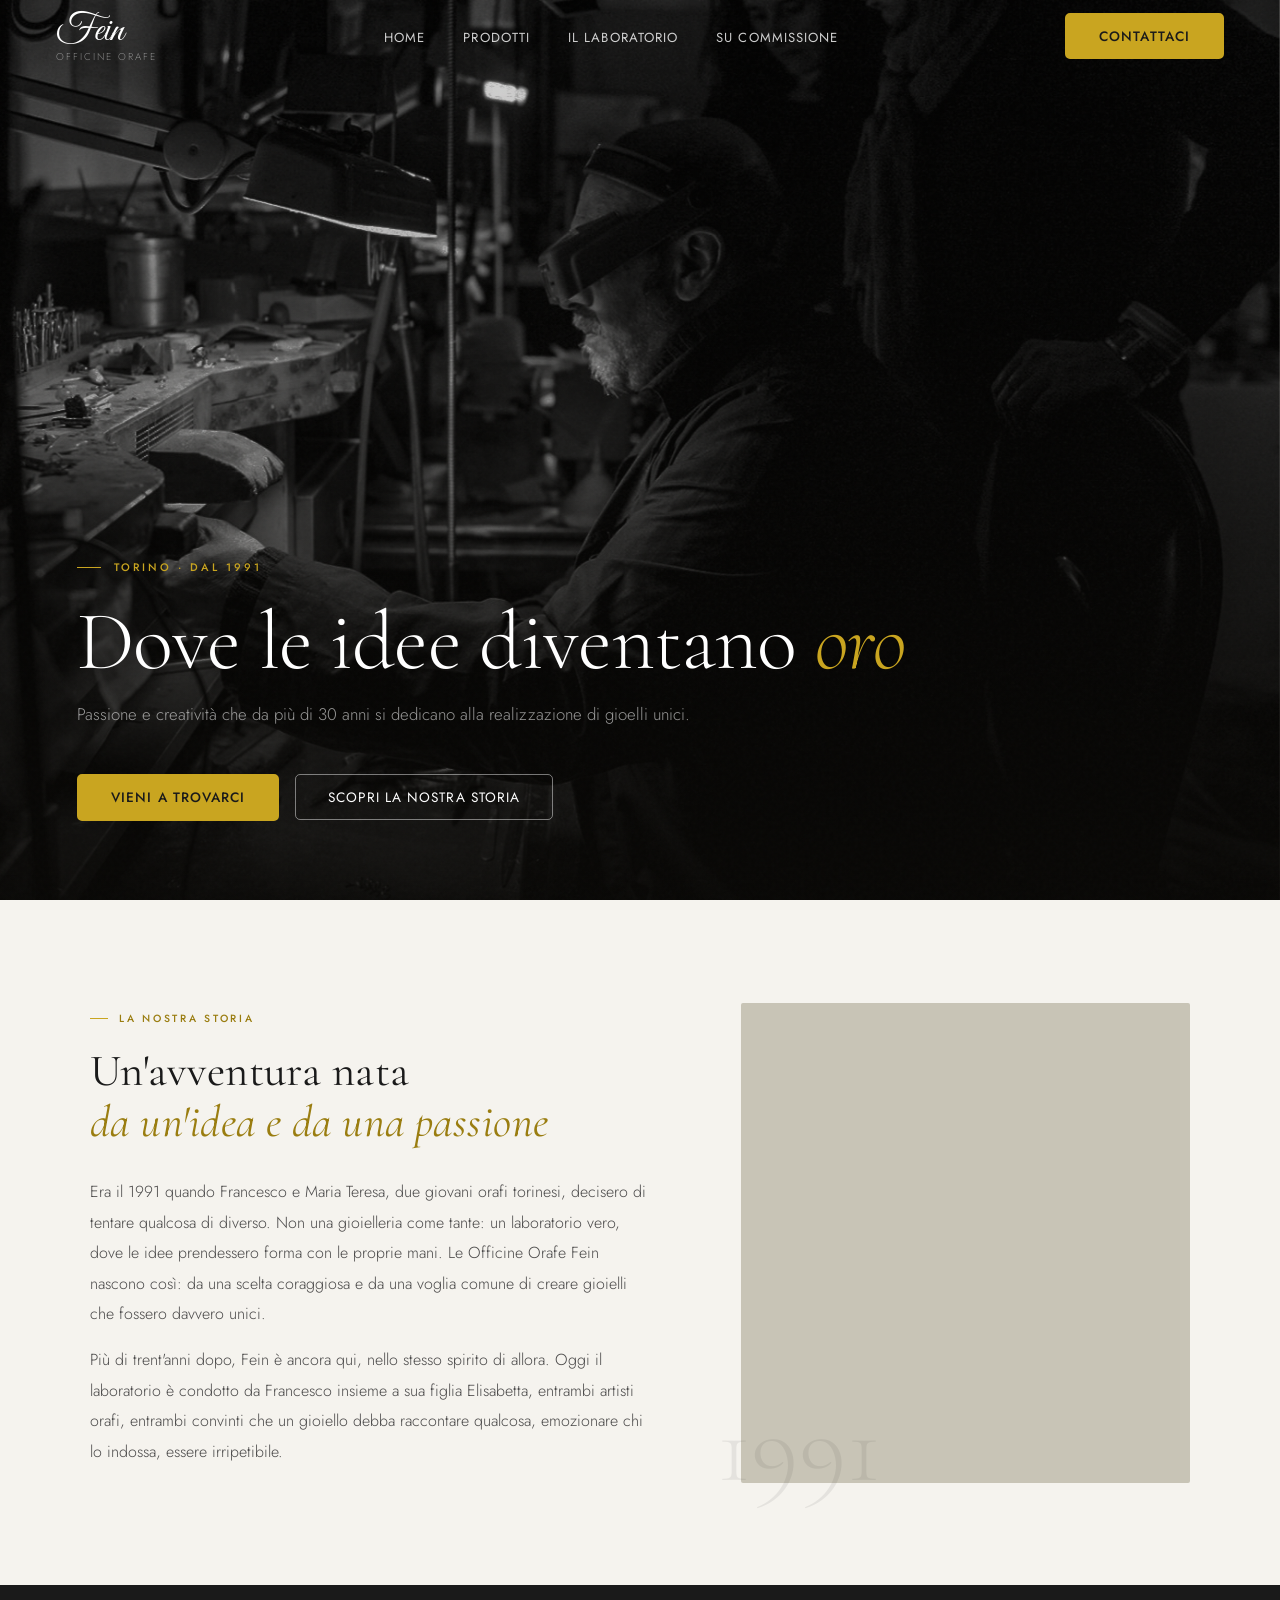
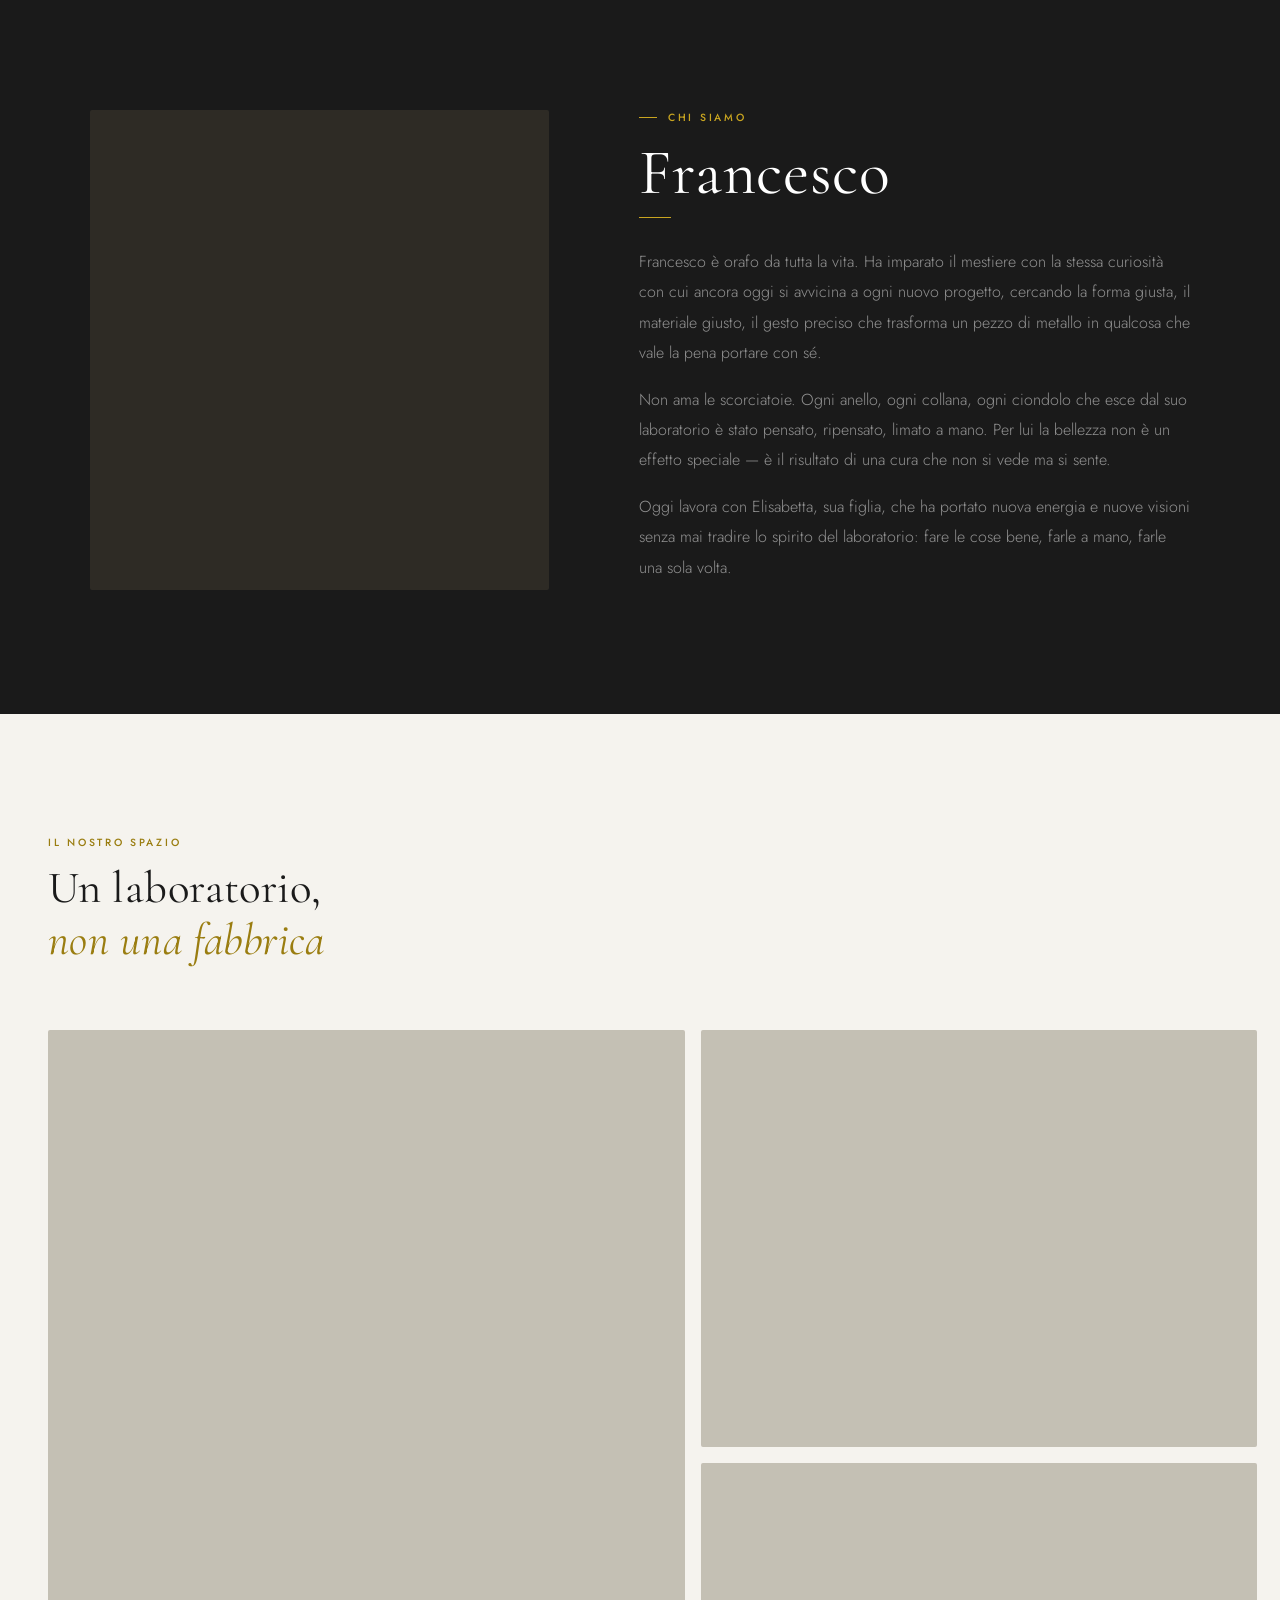
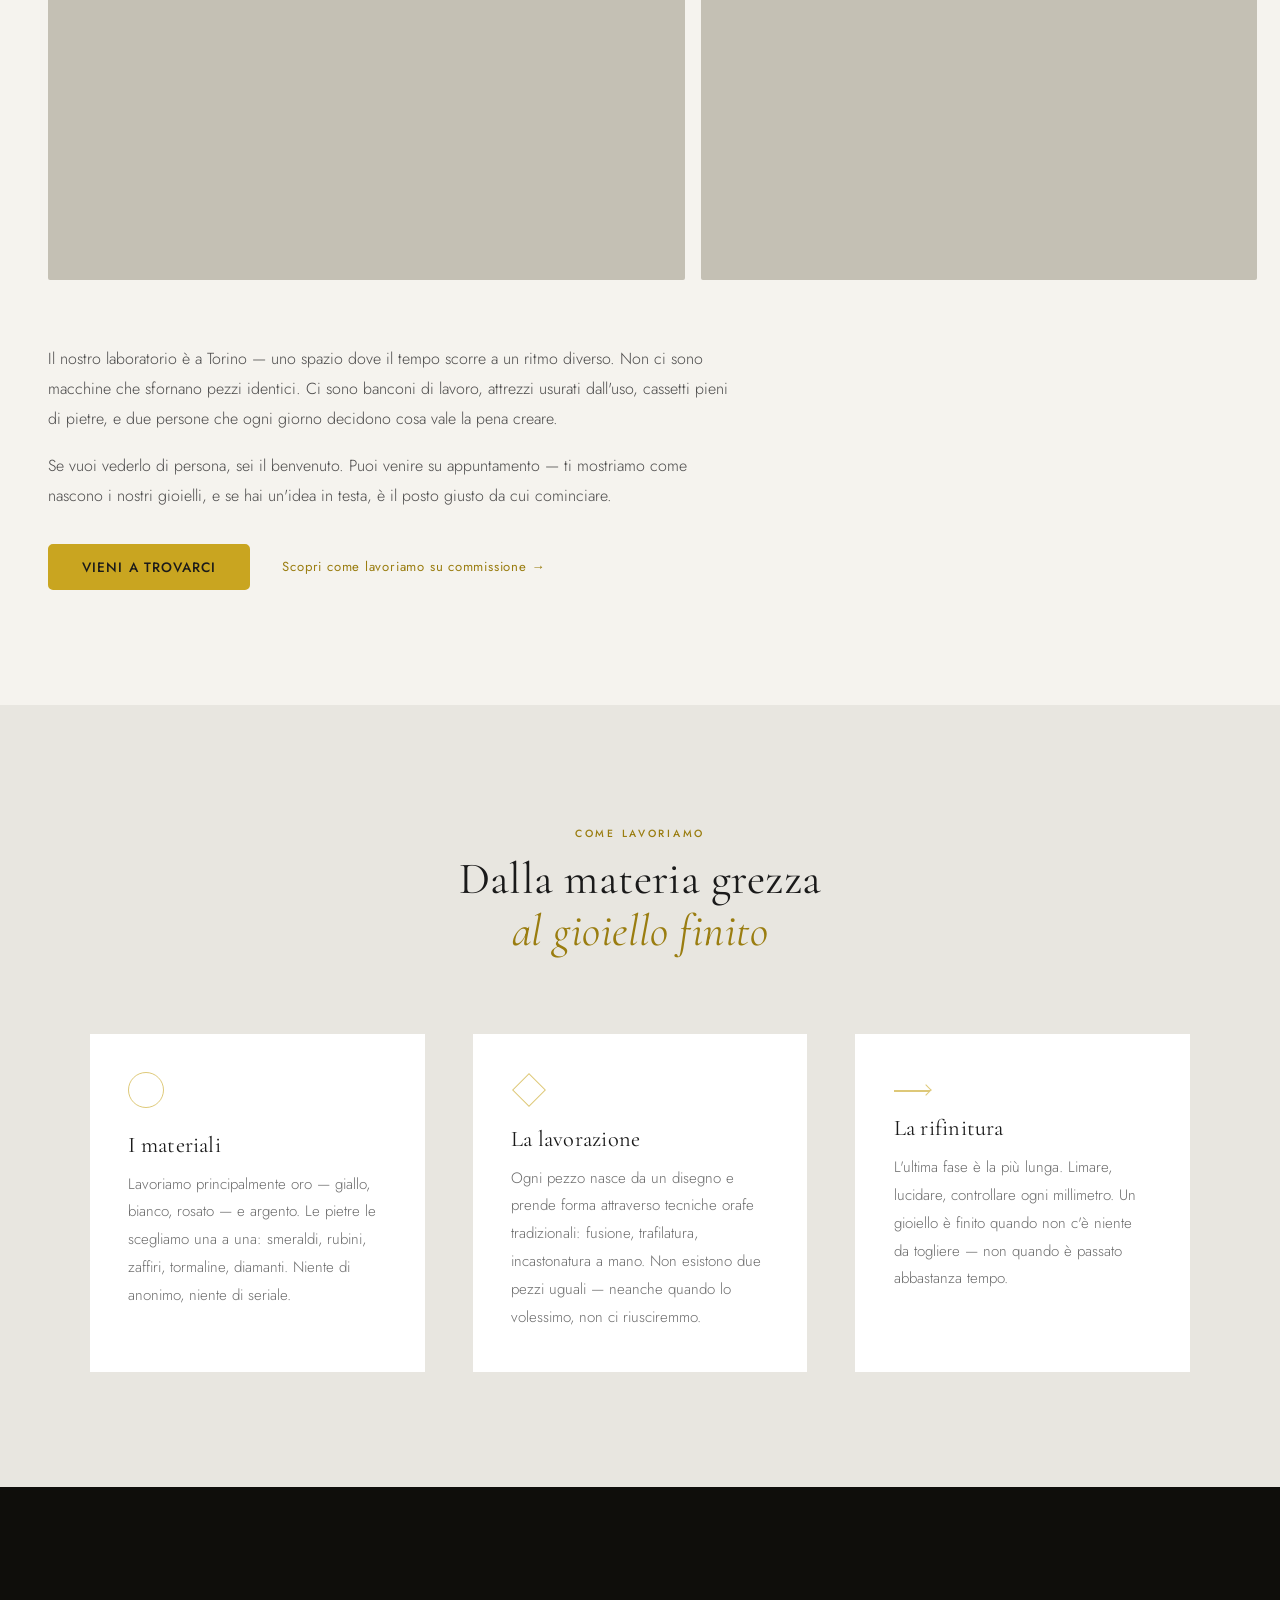
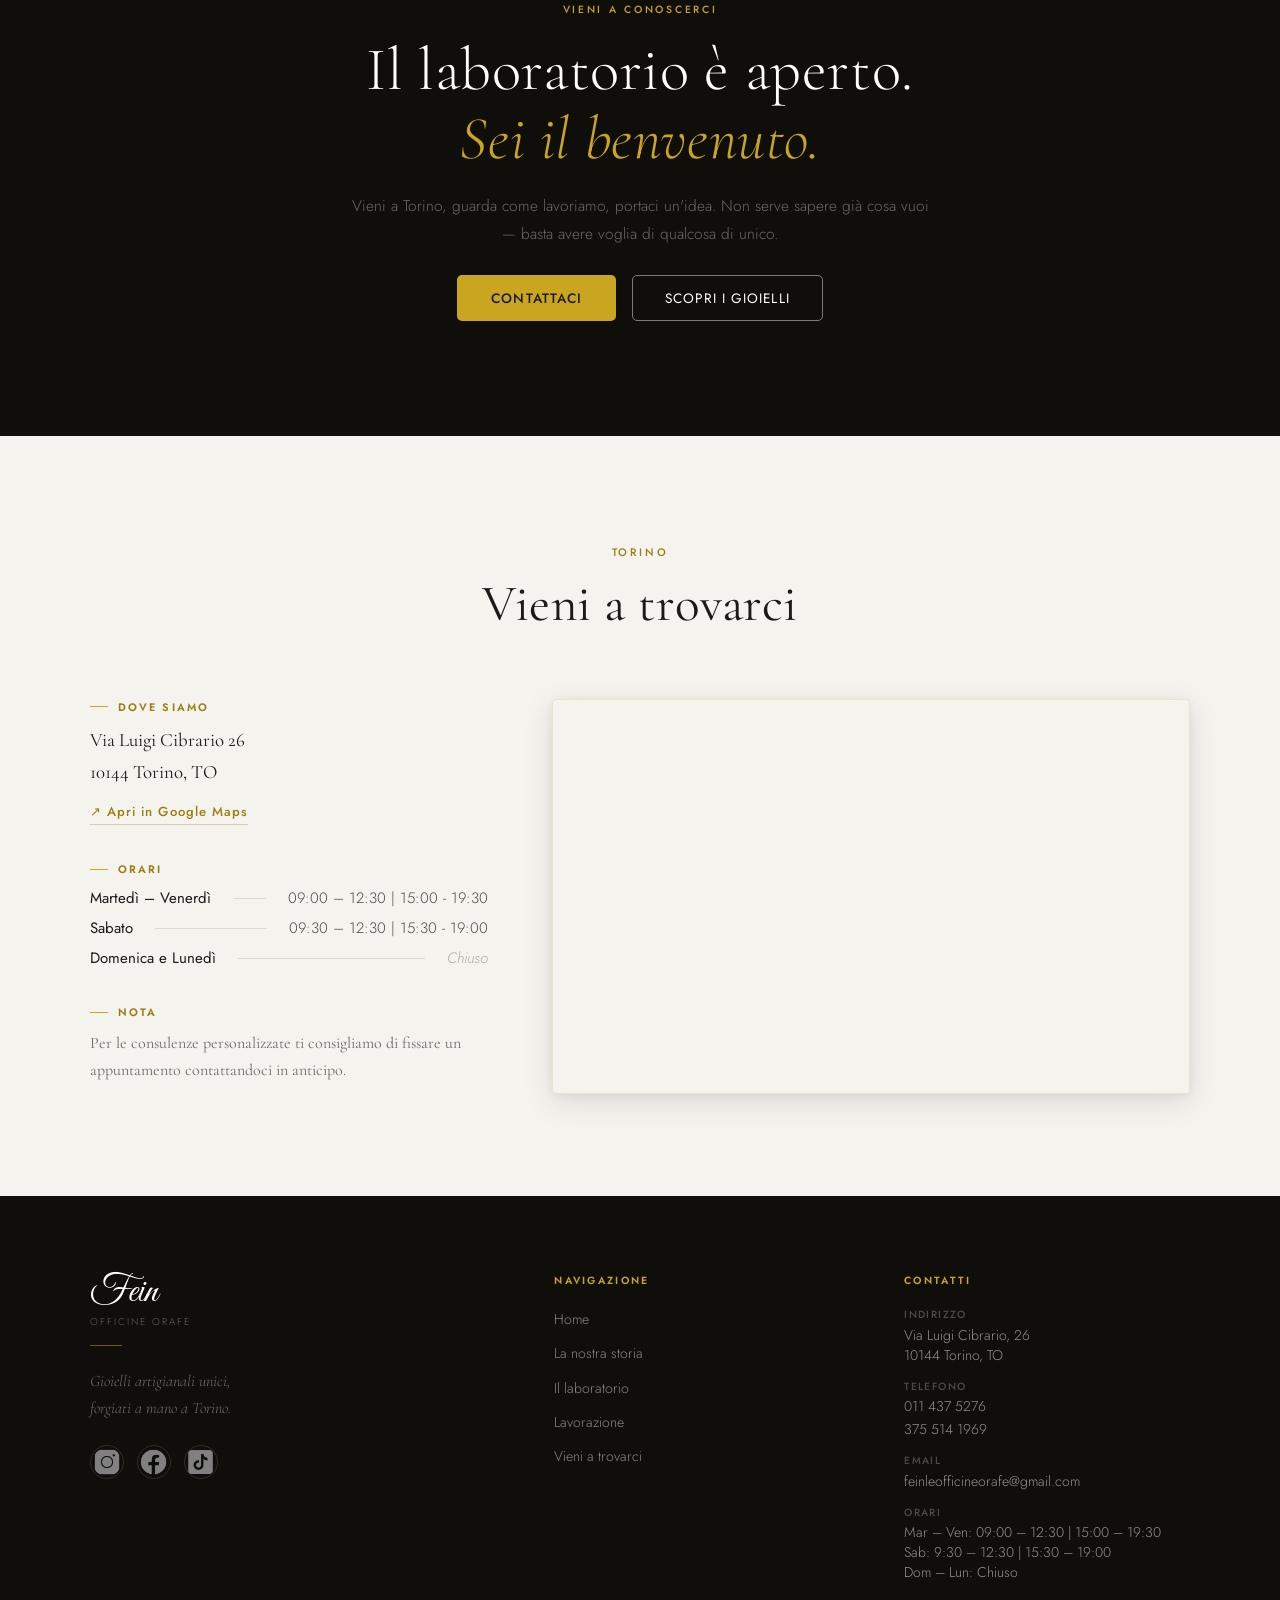
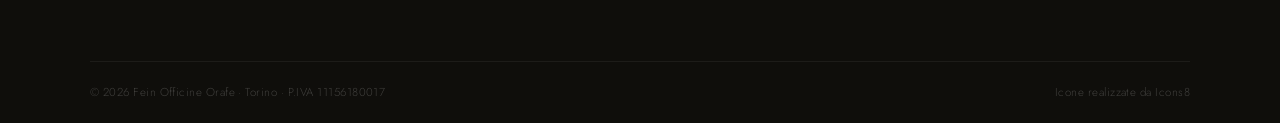
==== commit aa777436: "hero layouts adjustments" ====
--- a/laboratorio/index.html
+++ b/laboratorio/index.html
@@ -69,23 +69,14 @@
         </h1>
       </div>
 
-      <!-- Dato sovrapposto in basso -->
-      <div class="lab-hero__data">
-        <div class="lab-hero__data-item">
-          <span class="lab-hero__data-number">1991</span>
-          <span class="lab-hero__data-label">Anno di fondazione</span>
-        </div>
-        <div class="lab-hero__data-divider" aria-hidden="true"></div>
-        <div class="lab-hero__data-item">
-          <span class="lab-hero__data-number">100%</span>
-          <span class="lab-hero__data-label">Fatto a mano</span>
-        </div>
-        <div class="lab-hero__data-divider" aria-hidden="true"></div>
-        <div class="lab-hero__data-item">
-          <span class="lab-hero__data-number">∞</span>
-          <span class="lab-hero__data-label">Pezzi unici</span>
-        </div>
-      </div>
+      <p class="lab-hero__lead">
+        Passione e creatività che da più di 30 anni si dedicano alla realizzazione di gioelli unici.
+      </p>
+
+      <div class="hero__actions">
+          <a href="/contatti/index.html" class="btn-gold">Vieni a trovarci</a>
+          <a href="#lab-story" class="btn-outline">Scopri la nostra storia</a>
+        </div>
     </div>
 
   </section>
@@ -107,13 +98,13 @@
         <p class="lab-story__body reveal">
           Era il 1991 quando Francesco e Maria Teresa, due giovani orafi
           torinesi, decisero di tentare qualcosa di diverso. Non una
-          gioielleria come tante — un laboratorio vero, dove le idee
+          gioielleria come tante: un laboratorio vero, dove le idee
           prendessero forma con le proprie mani. Le Officine Orafe Fein
           nascono così: da una scelta coraggiosa e da una voglia comune
           di creare gioielli che fossero davvero unici.
         </p>
         <p class="lab-story__body reveal">
-          Più di trent'anni dopo, Fein è ancora qui — nello stesso spirito
+          Più di trent'anni dopo, Fein è ancora qui, nello stesso spirito
           di allora. Oggi il laboratorio è condotto da Francesco insieme
           a sua figlia Elisabetta, entrambi artisti orafi, entrambi convinti
           che un gioiello debba raccontare qualcosa, emozionare chi lo indossa,
@@ -160,7 +151,7 @@
         <p class="lab-person__body reveal">
           Francesco è orafo da tutta la vita. Ha imparato il mestiere
           con la stessa curiosità con cui ancora oggi si avvicina a ogni
-          nuovo progetto — cercando la forma giusta, il materiale giusto,
+          nuovo progetto, cercando la forma giusta, il materiale giusto,
           il gesto preciso che trasforma un pezzo di metallo in qualcosa
           che vale la pena portare con sé.
         </p>
--- a/style.css
+++ b/style.css
@@ -2486,7 +2486,7 @@
   z-index: 3;
   width: 100%;
   margin: 0 auto;
-  padding: calc(var(--nav-h) + 4rem) clamp(1.5rem, 6vw, 5rem) 5rem;
+  padding: 0 clamp(1.5rem, 6vw, 5rem) 5rem;
 }
  
 .comm-hero__content {
@@ -3450,7 +3450,7 @@
   z-index: 3;
   width: 100%;
   margin: 0 auto;
-  padding: calc(var(--nav-h) + 2rem) clamp(1.5rem, 6vw, 5rem) 0;
+  padding: 0 clamp(1.5rem, 6vw, 5rem) 5rem;
   display: flex;
   flex-direction: column;
   justify-content: end;
@@ -3497,53 +3497,18 @@
   font-style: italic;
   color: var(--gold);
 }
- 
-/* Dati in basso */
-.lab-hero__data {
-  display: flex;
-  align-items: center;
-  gap: 0;
-  padding: 2rem 0;
-  border-top: 1px solid rgba(255,255,255,0.08);
-  animation: fadeUp 1s 0.45s cubic-bezier(0.22,1,0.36,1) both;
-  flex-wrap: wrap;
-}
- 
-.lab-hero__data-item {
-  display: flex;
-  flex-direction: column;
-  gap: 0.2rem;
-  padding: 0 clamp(1.5rem, 4vw, 3.5rem);
-}
- 
-.lab-hero__data-item:first-child {
-  padding-left: 0;
-}
- 
-.lab-hero__data-number {
-  font-family: var(--font-serif);
-  font-weight: 300;
-  font-size: clamp(1.6rem, 3.5vw, 2.4rem);
-  color: var(--gold);
-  line-height: 1;
-}
- 
-.lab-hero__data-label {
-  font-family: var(--font-sans);
-  font-size: 0.65rem;
-  font-weight: 300;
-  letter-spacing: 0.12em;
-  text-transform: uppercase;
-  color: rgba(255,255,255,0.35);
-}
- 
-.lab-hero__data-divider {
-  width: 1px;
-  height: 36px;
-  background: rgba(255,255,255,0.1);
-  flex-shrink: 0;
-}
- 
+
+.lab-hero__lead {
+  font-family: var(--font-sans);
+  font-weight: 300;
+  font-size: clamp(0.92rem, 1.6vw, 1.05rem);
+  line-height: 1.8;
+  color: rgba(255,255,255,0.58);
+  max-width: 840px;
+  margin-bottom: 2.8rem;
+  animation: fadeUp 1s 0.36s cubic-bezier(0.22,1,0.36,1) both;
+}
+
 /* ──────────────────────────────────────────
    LABORATORIO — STORIA
 ────────────────────────────────────────── */
